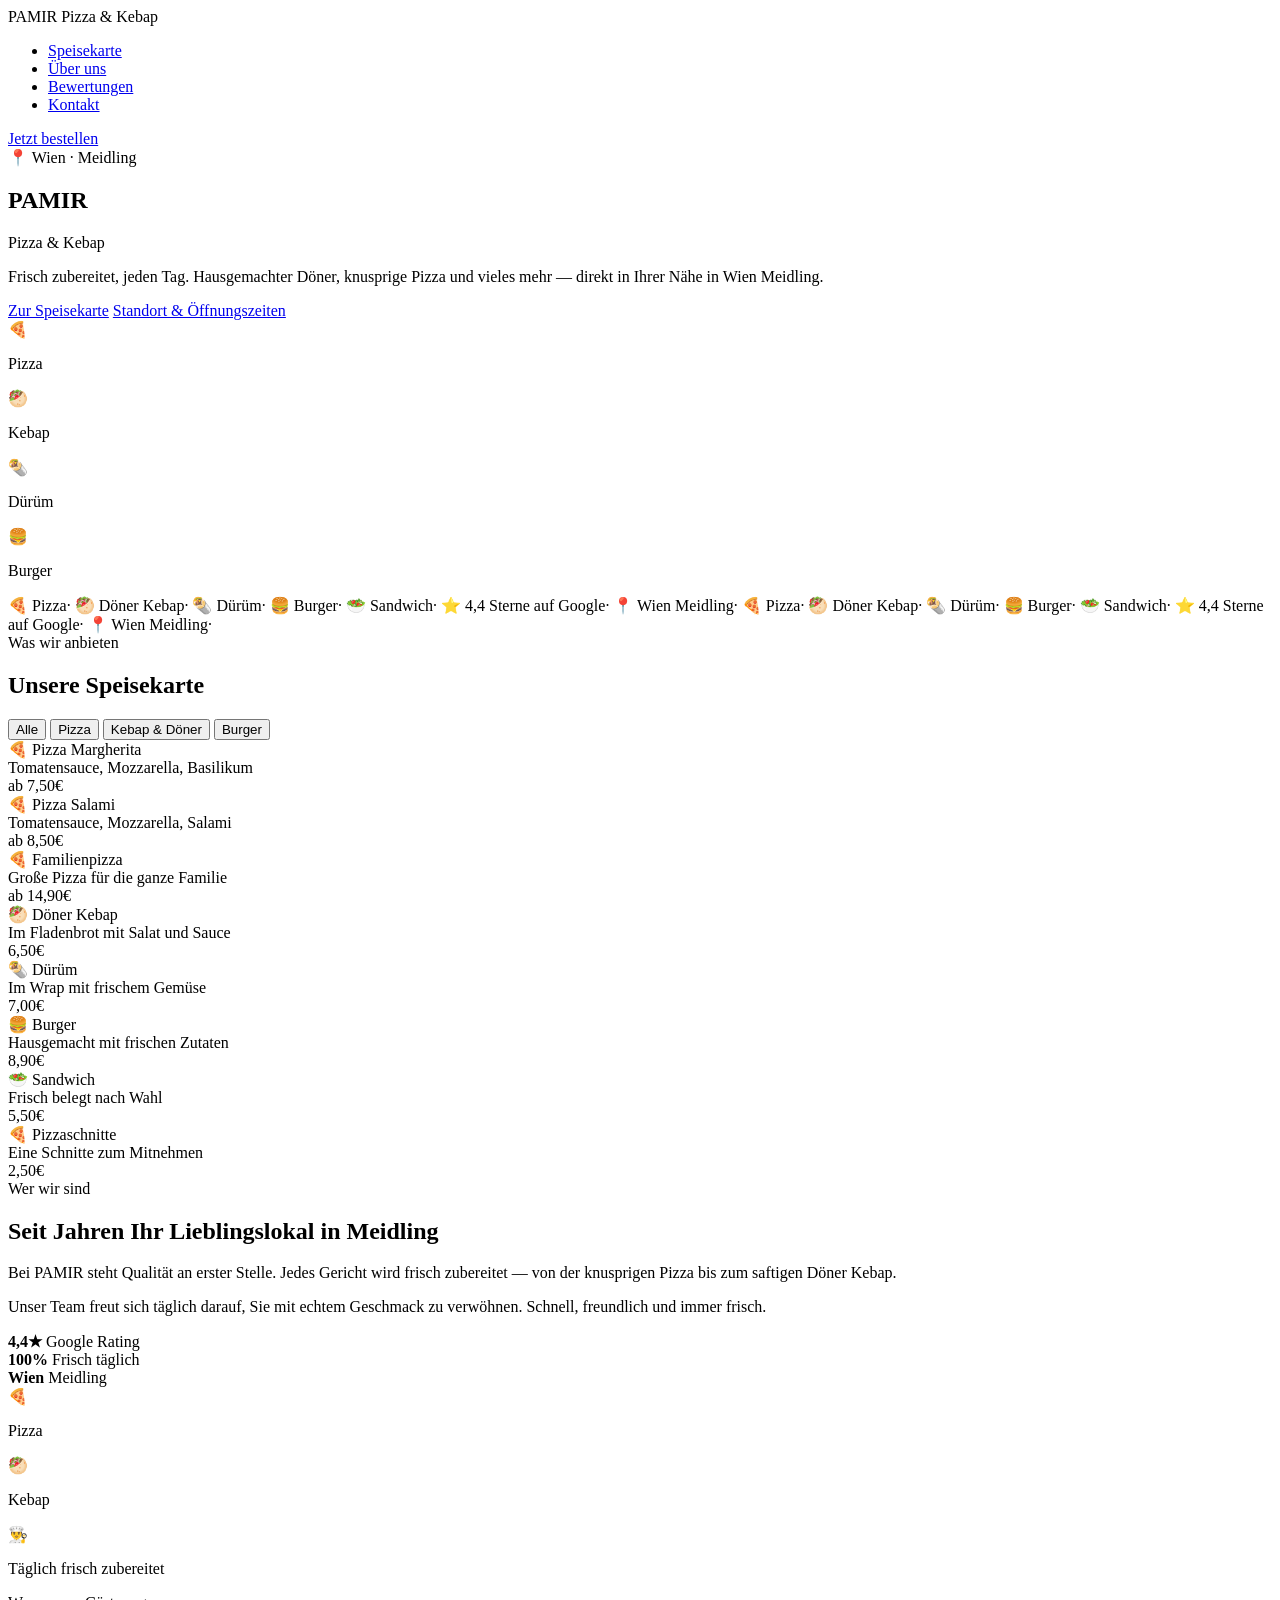
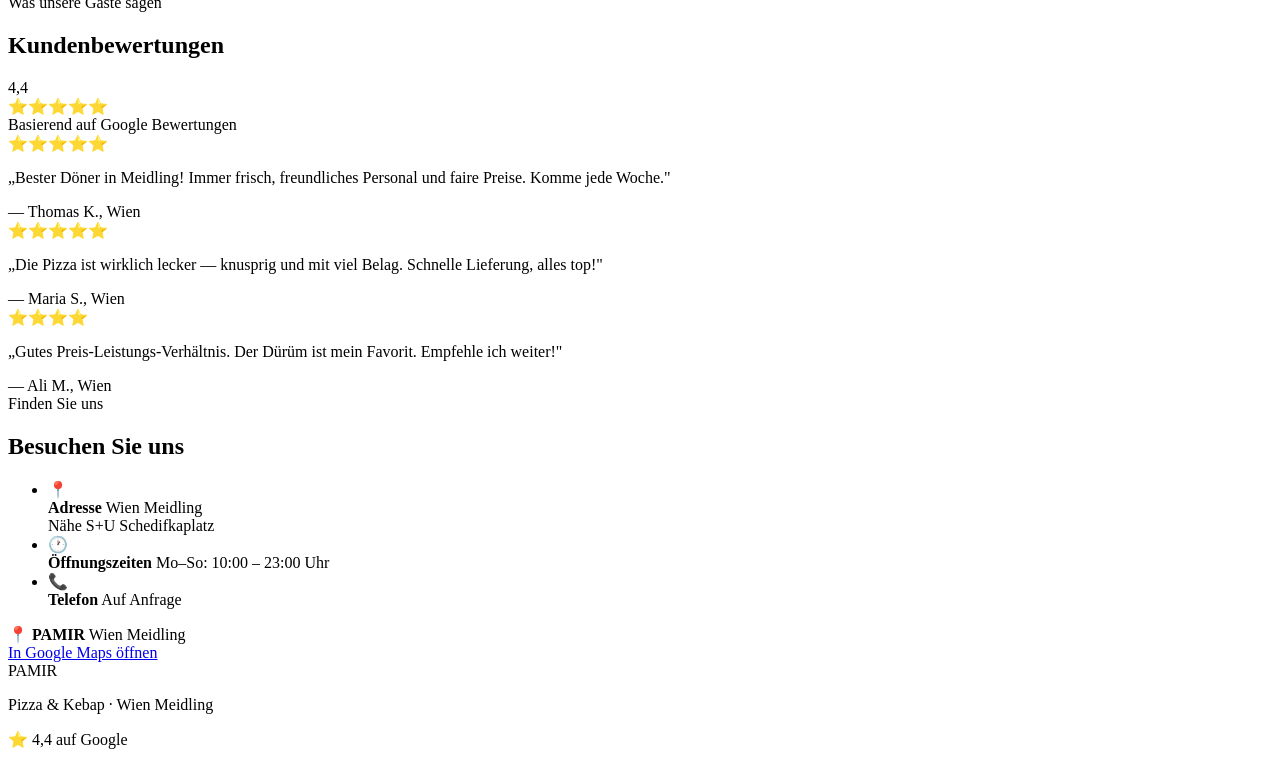
==== index.html @ cdee2840 "Rename pamir_index.html to index.html" ====
<!DOCTYPE html>
<html lang="de">
<head>
    <meta charset="UTF-8">
    <meta name="viewport" content="width=device-width, initial-scale=1.0">
    <title>PAMIR — Pizza & Kebap Wien</title>
    <link href="https://fonts.googleapis.com/css2?family=Oswald:wght@400;600;700&family=Open+Sans:wght@300;400;600&display=swap" rel="stylesheet">
    <link rel="stylesheet" href="style.css">
</head>
<body>

<!-- NAV -->
<nav>
    <div class="nav-logo">PAMIR <span>Pizza & Kebap</span></div>
    <ul class="nav-links">
        <li><a href="#speisekarte">Speisekarte</a></li>
        <li><a href="#ueber-uns">Über uns</a></li>
        <li><a href="#bewertungen">Bewertungen</a></li>
        <li><a href="#kontakt">Kontakt</a></li>
    </ul>
    <a href="tel:+43" class="nav-order">Jetzt bestellen</a>
</nav>

<!-- HERO -->
<section id="hero">
    <div class="hero-bg-pattern"></div>
    <div class="hero-glow"></div>
    <div class="hero-content">
        <div class="hero-tag">📍 Wien · Meidling</div>
        <h1><span class="yellow">PAMIR</span></h1>
        <p class="hero-sub-title">Pizza & Kebap</p>
        <p class="hero-desc">Frisch zubereitet, jeden Tag. Hausgemachter Döner, knusprige Pizza und vieles mehr — direkt in Ihrer Nähe in Wien Meidling.</p>
        <div class="hero-btns">
            <a href="#speisekarte" class="btn-primary">Zur Speisekarte</a>
            <a href="#kontakt" class="btn-outline">Standort & Öffnungszeiten</a>
        </div>
    </div>
    <div class="hero-right">
        <div class="hero-emoji-stack">
            <div class="hero-food-card">
                <span class="emoji">🍕</span>
                <p>Pizza</p>
            </div>
            <div class="hero-food-card">
                <span class="emoji">🥙</span>
                <p>Kebap</p>
            </div>
            <div class="hero-food-card">
                <span class="emoji">🌯</span>
                <p>Dürüm</p>
            </div>
            <div class="hero-food-card">
                <span class="emoji">🍔</span>
                <p>Burger</p>
            </div>
        </div>
    </div>
</section>

<!-- BANNER -->
<div class="banner">
    <div class="banner-track">
        <span>🍕 Pizza</span><span>·</span>
        <span>🥙 Döner Kebap</span><span>·</span>
        <span>🌯 Dürüm</span><span>·</span>
        <span>🍔 Burger</span><span>·</span>
        <span>🥗 Sandwich</span><span>·</span>
        <span>⭐ 4,4 Sterne auf Google</span><span>·</span>
        <span>📍 Wien Meidling</span><span>·</span>
        <span>🍕 Pizza</span><span>·</span>
        <span>🥙 Döner Kebap</span><span>·</span>
        <span>🌯 Dürüm</span><span>·</span>
        <span>🍔 Burger</span><span>·</span>
        <span>🥗 Sandwich</span><span>·</span>
        <span>⭐ 4,4 Sterne auf Google</span><span>·</span>
        <span>📍 Wien Meidling</span><span>·</span>
    </div>
</div>

<!-- SPEISEKARTE -->
<section id="speisekarte">
    <div class="section-header">
        <span class="section-label">Was wir anbieten</span>
        <h2>Unsere Speisekarte</h2>
    </div>
    <div class="menu-tabs">
        <button class="menu-tab active">Alle</button>
        <button class="menu-tab">Pizza</button>
        <button class="menu-tab">Kebap & Döner</button>
        <button class="menu-tab">Burger</button>
    </div>
    <div class="menu-grid">
        <div class="menu-item">
            <div>
                <div class="menu-item-name">🍕 Pizza Margherita</div>
                <div class="menu-item-desc">Tomatensauce, Mozzarella, Basilikum</div>
            </div>
            <div class="menu-item-price">ab 7,50€</div>
        </div>
        <div class="menu-item">
            <div>
                <div class="menu-item-name">🍕 Pizza Salami</div>
                <div class="menu-item-desc">Tomatensauce, Mozzarella, Salami</div>
            </div>
            <div class="menu-item-price">ab 8,50€</div>
        </div>
        <div class="menu-item">
            <div>
                <div class="menu-item-name">🍕 Familienpizza</div>
                <div class="menu-item-desc">Große Pizza für die ganze Familie</div>
            </div>
            <div class="menu-item-price">ab 14,90€</div>
        </div>
        <div class="menu-item">
            <div>
                <div class="menu-item-name">🥙 Döner Kebap</div>
                <div class="menu-item-desc">Im Fladenbrot mit Salat und Sauce</div>
            </div>
            <div class="menu-item-price">6,50€</div>
        </div>
        <div class="menu-item">
            <div>
                <div class="menu-item-name">🌯 Dürüm</div>
                <div class="menu-item-desc">Im Wrap mit frischem Gemüse</div>
            </div>
            <div class="menu-item-price">7,00€</div>
        </div>
        <div class="menu-item">
            <div>
                <div class="menu-item-name">🍔 Burger</div>
                <div class="menu-item-desc">Hausgemacht mit frischen Zutaten</div>
            </div>
            <div class="menu-item-price">8,90€</div>
        </div>
        <div class="menu-item">
            <div>
                <div class="menu-item-name">🥗 Sandwich</div>
                <div class="menu-item-desc">Frisch belegt nach Wahl</div>
            </div>
            <div class="menu-item-price">5,50€</div>
        </div>
        <div class="menu-item">
            <div>
                <div class="menu-item-name">🍕 Pizzaschnitte</div>
                <div class="menu-item-desc">Eine Schnitte zum Mitnehmen</div>
            </div>
            <div class="menu-item-price">2,50€</div>
        </div>
    </div>
</section>

<!-- ÜBER UNS -->
<section id="ueber-uns">
    <div class="ueber-grid">
        <div class="ueber-text">
            <span class="section-label">Wer wir sind</span>
            <h2>Seit Jahren <span>Ihr Lieblingslokal</span> in Meidling</h2>
            <p>Bei PAMIR steht Qualität an erster Stelle. Jedes Gericht wird frisch zubereitet — von der knusprigen Pizza bis zum saftigen Döner Kebap.</p>
            <p>Unser Team freut sich täglich darauf, Sie mit echtem Geschmack zu verwöhnen. Schnell, freundlich und immer frisch.</p>
            <div class="ueber-stats">
                <div class="ueber-stat">
                    <strong>4,4★</strong>
                    <span>Google Rating</span>
                </div>
                <div class="ueber-stat">
                    <strong>100%</strong>
                    <span>Frisch täglich</span>
                </div>
                <div class="ueber-stat">
                    <strong>Wien</strong>
                    <span>Meidling</span>
                </div>
            </div>
        </div>
        <div class="ueber-visual">
            <div class="visual-box">
                <span class="em">🍕</span>
                <p>Pizza</p>
            </div>
            <div class="visual-box">
                <span class="em">🥙</span>
                <p>Kebap</p>
            </div>
            <div class="visual-box featured">
                <span class="em">👨‍🍳</span>
                <p>Täglich frisch zubereitet</p>
            </div>
        </div>
    </div>
</section>

<!-- BEWERTUNGEN -->
<section id="bewertungen">
    <div class="section-header">
        <span class="section-label">Was unsere Gäste sagen</span>
        <h2>Kundenbewertungen</h2>
    </div>
    <div class="rating-hero">
        <div class="rating-number">4,4</div>
        <div>
            <div class="rating-stars">⭐⭐⭐⭐⭐</div>
            <div class="rating-count">Basierend auf Google Bewertungen</div>
        </div>
    </div>
    <div class="reviews-grid">
        <div class="review-card">
            <div class="review-stars">⭐⭐⭐⭐⭐</div>
            <p class="review-text">„Bester Döner in Meidling! Immer frisch, freundliches Personal und faire Preise. Komme jede Woche."</p>
            <div class="review-author">— Thomas K., Wien</div>
        </div>
        <div class="review-card">
            <div class="review-stars">⭐⭐⭐⭐⭐</div>
            <p class="review-text">„Die Pizza ist wirklich lecker — knusprig und mit viel Belag. Schnelle Lieferung, alles top!"</p>
            <div class="review-author">— Maria S., Wien</div>
        </div>
        <div class="review-card">
            <div class="review-stars">⭐⭐⭐⭐</div>
            <p class="review-text">„Gutes Preis-Leistungs-Verhältnis. Der Dürüm ist mein Favorit. Empfehle ich weiter!"</p>
            <div class="review-author">— Ali M., Wien</div>
        </div>
    </div>
</section>

<!-- KONTAKT -->
<section id="kontakt">
    <div class="kontakt-grid">
        <div class="kontakt-info">
            <span class="section-label">Finden Sie uns</span>
            <h2>Besuchen Sie <span>uns</span></h2>
            <ul class="info-list">
                <li>
                    <div class="info-icon">📍</div>
                    <div class="info-text">
                        <strong>Adresse</strong>
                        <span>Wien Meidling<br>Nähe S+U Schedifkaplatz</span>
                    </div>
                </li>
                <li>
                    <div class="info-icon">🕐</div>
                    <div class="info-text">
                        <strong>Öffnungszeiten</strong>
                        <span>Mo–So: 10:00 – 23:00 Uhr</span>
                    </div>
                </li>
                <li>
                    <div class="info-icon">📞</div>
                    <div class="info-text">
                        <strong>Telefon</strong>
                        <span>Auf Anfrage</span>
                    </div>
                </li>
            </ul>
        </div>
        <div class="map-placeholder">
            <div class="map-pin">
                <span class="pin-emoji">📍</span>
                <strong>PAMIR</strong>
                <span>Wien Meidling</span>
            </div>
            <a href="https://maps.google.com/?q=Pamir+Wien+Meidling" class="map-btn" target="_blank">
                In Google Maps öffnen
            </a>
        </div>
    </div>
</section>

<!-- FOOTER -->
<footer>
    <div class="footer-logo">PAMIR</div>
    <p>Pizza & Kebap · Wien Meidling</p>
    <p>⭐ 4,4 auf Google</p>
</footer>

</body>
</html>
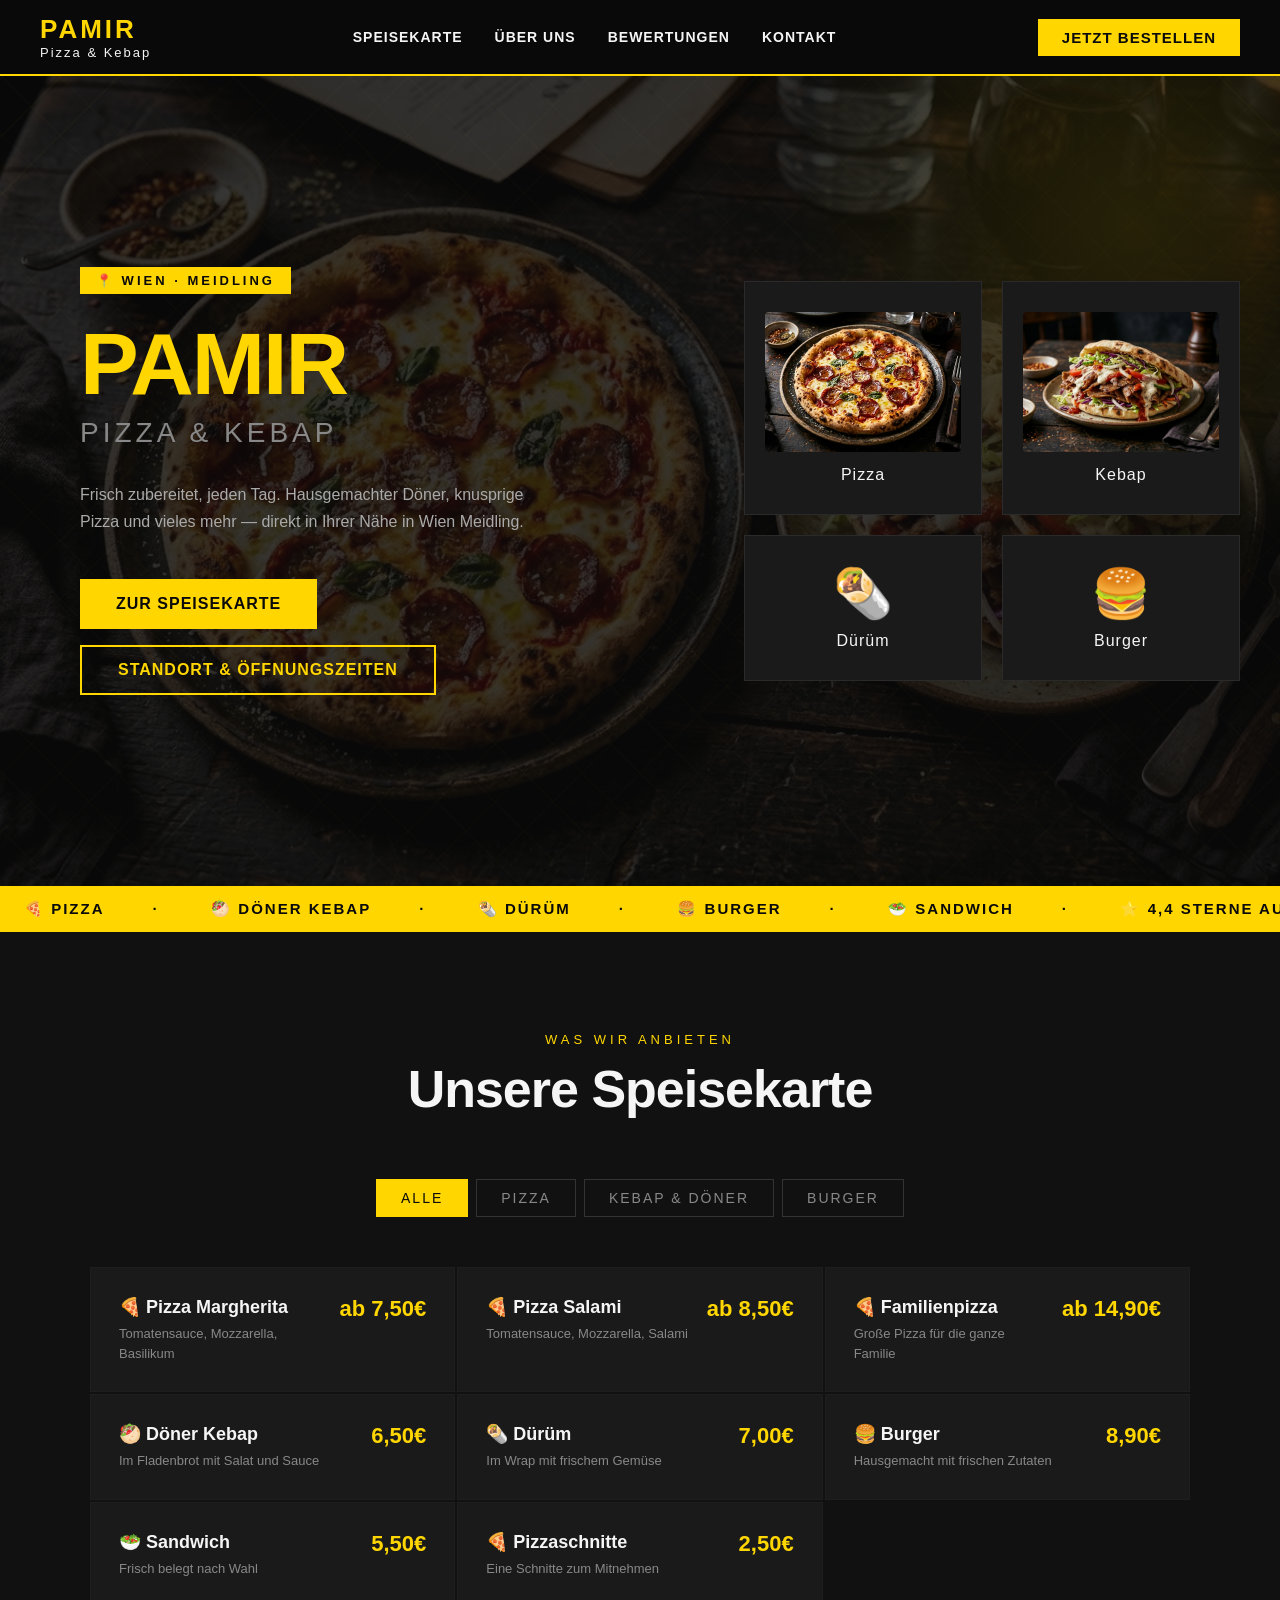
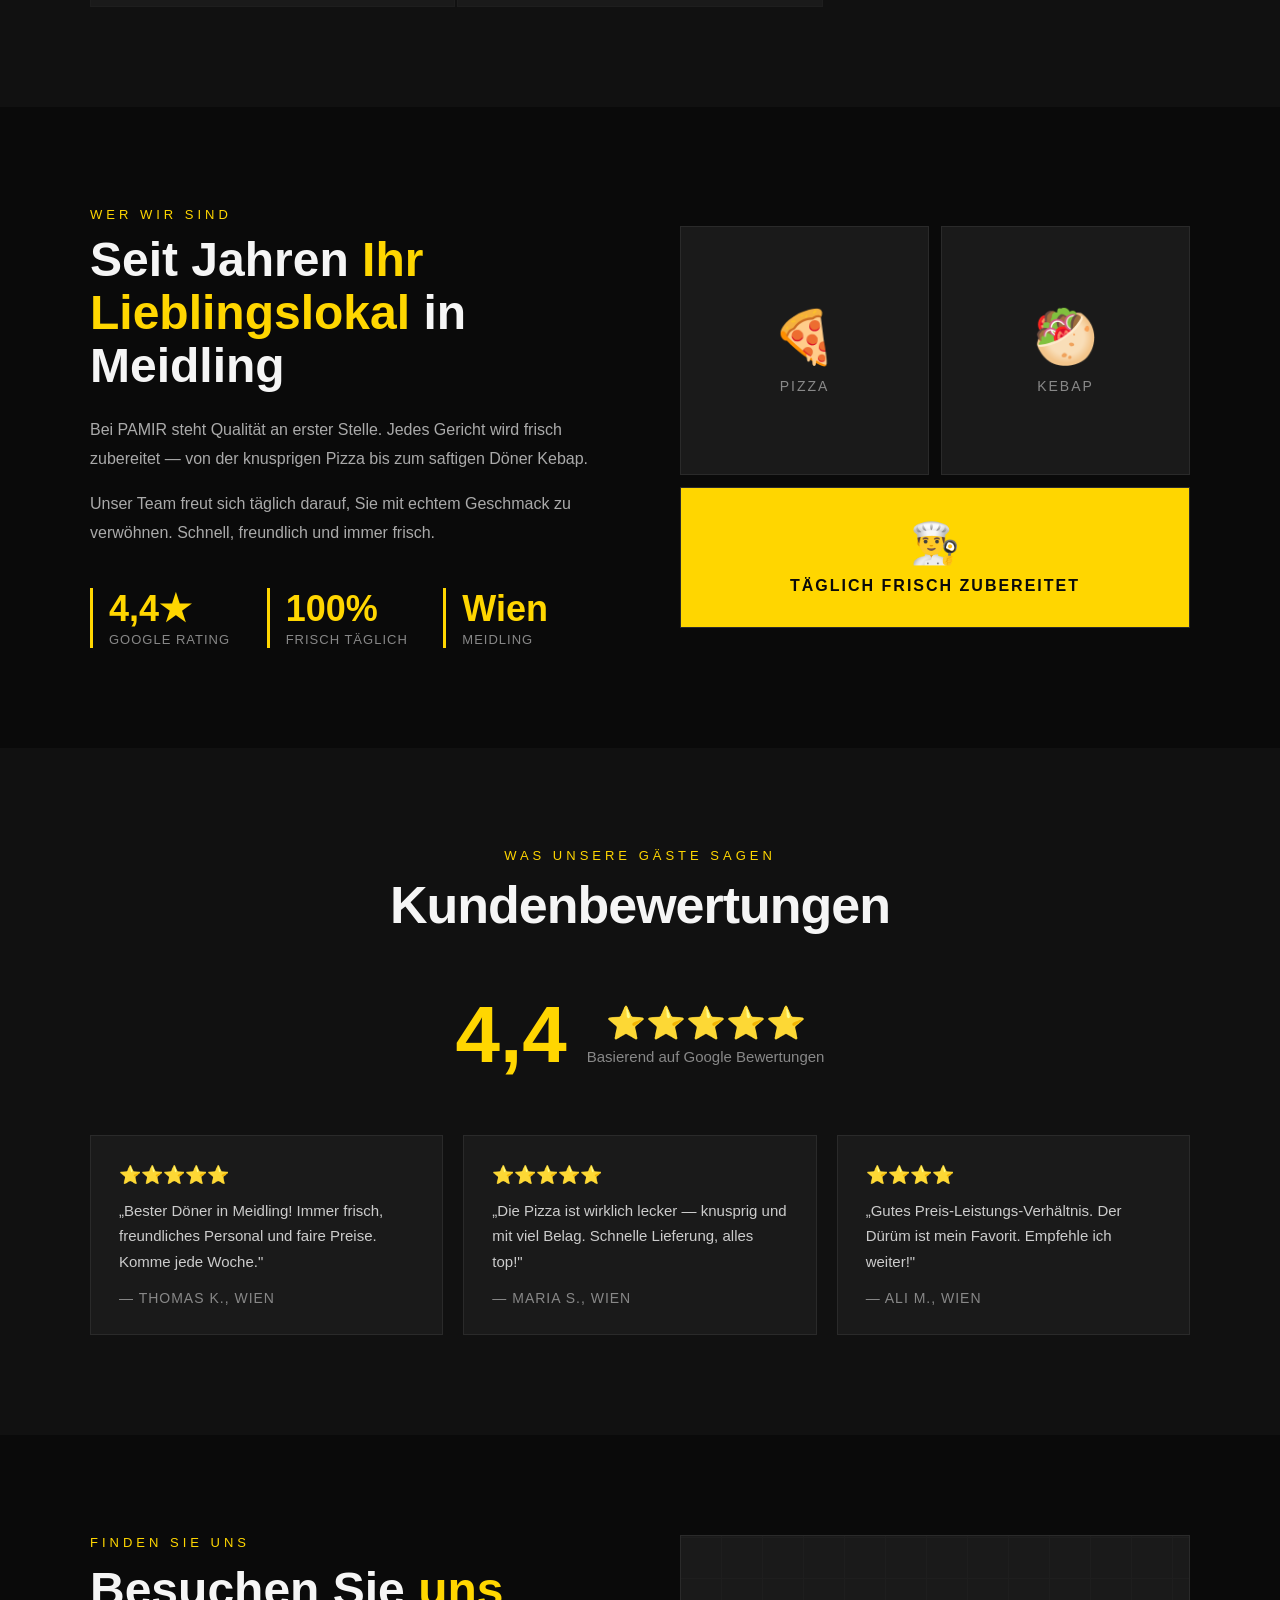
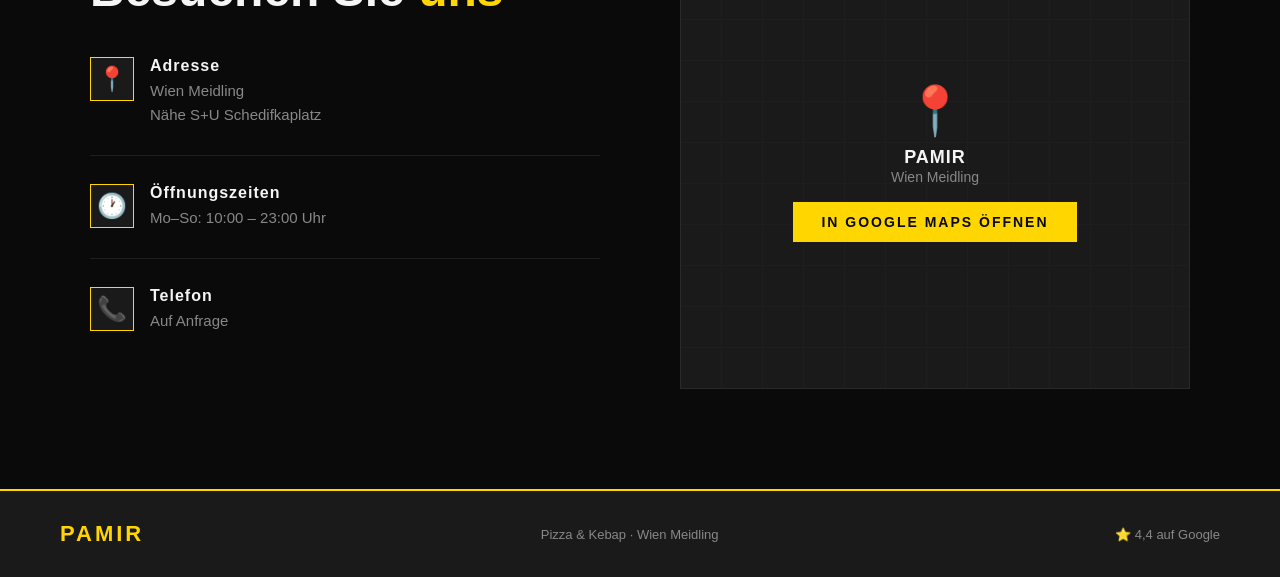
==== commit 207834bc: "Replace emoji with images for food cards" ====
--- a/index.html
+++ b/index.html
@@ -24,6 +24,7 @@
 <!-- HERO -->
 <section id="hero">
     <div class="hero-bg-pattern"></div>
+    <div class="hero-bg-img" style="position:absolute;inset:0;background:url('hero.jpg') center/cover no-repeat;opacity:0.18;z-index:0;"></div>
     <div class="hero-glow"></div>
     <div class="hero-content">
         <div class="hero-tag">📍 Wien · Meidling</div>
@@ -38,11 +39,11 @@
     <div class="hero-right">
         <div class="hero-emoji-stack">
             <div class="hero-food-card">
-                <span class="emoji">🍕</span>
+                <img src="pizza.webp" alt="Pizza" style="width:100%;height:140px;object-fit:cover;border-radius:4px;margin-bottom:10px;">
                 <p>Pizza</p>
             </div>
             <div class="hero-food-card">
-                <span class="emoji">🥙</span>
+                <img src="doner.jpg" alt="Döner" style="width:100%;height:140px;object-fit:cover;border-radius:4px;margin-bottom:10px;">
                 <p>Kebap</p>
             </div>
             <div class="hero-food-card">
--- a/style.css
+++ b/style.css
@@ -0,0 +1,674 @@
+        * { margin: 0; padding: 0; box-sizing: border-box; }
+
+        :root {
+            --yellow: #FFD600;
+            --yellow-dark: #F5C800;
+            --black: #0a0a0a;
+            --dark: #111111;
+            --dark2: #1a1a1a;
+            --gray: #888888;
+            --white: #f5f5f5;
+        }
+
+        body {
+            background: var(--black);
+            color: var(--white);
+            font-family: 'Open Sans', sans-serif;
+        }
+
+        /* NAV */
+        nav {
+            position: sticky;
+            top: 0;
+            z-index: 100;
+            background: rgba(10,10,10,0.95);
+            backdrop-filter: blur(10px);
+            border-bottom: 2px solid var(--yellow);
+            display: flex;
+            justify-content: space-between;
+            align-items: center;
+            padding: 14px 40px;
+        }
+
+        .nav-logo {
+            font-family: 'Oswald', sans-serif;
+            font-size: 26px;
+            font-weight: 700;
+            color: var(--yellow);
+            letter-spacing: 3px;
+        }
+
+        .nav-logo span {
+            color: var(--white);
+            font-size: 13px;
+            display: block;
+            letter-spacing: 2px;
+            font-weight: 400;
+        }
+
+        .nav-links {
+            display: flex;
+            list-style: none;
+            gap: 32px;
+        }
+
+        .nav-links a {
+            color: var(--white);
+            text-decoration: none;
+            font-size: 14px;
+            font-weight: 600;
+            letter-spacing: 1px;
+            text-transform: uppercase;
+            transition: color 0.2s;
+        }
+
+        .nav-links a:hover { color: var(--yellow); }
+
+        .nav-order {
+            background: var(--yellow);
+            color: var(--black);
+            padding: 10px 24px;
+            font-family: 'Oswald', sans-serif;
+            font-size: 15px;
+            font-weight: 600;
+            letter-spacing: 1px;
+            text-decoration: none;
+            text-transform: uppercase;
+            transition: background 0.2s;
+        }
+
+        .nav-order:hover { background: var(--yellow-dark); }
+
+        /* HERO */
+        #hero {
+            min-height: 90vh;
+            display: flex;
+            align-items: center;
+            position: relative;
+            overflow: hidden;
+            background: var(--black);
+        }
+
+        .hero-bg-pattern {
+            position: absolute;
+            inset: 0;
+            background-image:
+                repeating-linear-gradient(45deg, transparent, transparent 40px, rgba(255,214,0,0.03) 40px, rgba(255,214,0,0.03) 41px),
+                repeating-linear-gradient(-45deg, transparent, transparent 40px, rgba(255,214,0,0.03) 40px, rgba(255,214,0,0.03) 41px);
+        }
+
+        .hero-glow {
+            position: absolute;
+            top: -200px;
+            right: -200px;
+            width: 700px;
+            height: 700px;
+            background: radial-gradient(circle, rgba(255,214,0,0.12) 0%, transparent 70%);
+            pointer-events: none;
+        }
+
+        .hero-content {
+            position: relative;
+            z-index: 1;
+            padding: 80px 40px 80px 80px;
+            max-width: 700px;
+        }
+
+        .hero-tag {
+            display: inline-block;
+            background: var(--yellow);
+            color: var(--black);
+            font-family: 'Oswald', sans-serif;
+            font-size: 13px;
+            font-weight: 600;
+            letter-spacing: 3px;
+            padding: 6px 16px;
+            text-transform: uppercase;
+            margin-bottom: 28px;
+        }
+
+        #hero h1 {
+            font-family: 'Oswald', sans-serif;
+            font-size: 88px;
+            font-weight: 700;
+            line-height: 0.95;
+            letter-spacing: -2px;
+            color: var(--white);
+            margin-bottom: 12px;
+        }
+
+        #hero h1 .yellow { color: var(--yellow); }
+
+        .hero-sub-title {
+            font-family: 'Oswald', sans-serif;
+            font-size: 28px;
+            color: var(--gray);
+            letter-spacing: 4px;
+            text-transform: uppercase;
+            margin-bottom: 32px;
+        }
+
+        .hero-desc {
+            font-size: 16px;
+            color: #aaaaaa;
+            line-height: 1.7;
+            max-width: 480px;
+            margin-bottom: 44px;
+        }
+
+        .hero-btns {
+            display: flex;
+            gap: 16px;
+            flex-wrap: wrap;
+        }
+
+        .btn-primary {
+            background: var(--yellow);
+            color: var(--black);
+            padding: 16px 36px;
+            font-family: 'Oswald', sans-serif;
+            font-size: 16px;
+            font-weight: 600;
+            letter-spacing: 1px;
+            text-decoration: none;
+            text-transform: uppercase;
+            transition: background 0.2s, transform 0.2s;
+            display: inline-block;
+        }
+
+        .btn-primary:hover {
+            background: var(--yellow-dark);
+            transform: translateY(-2px);
+        }
+
+        .btn-outline {
+            border: 2px solid var(--yellow);
+            color: var(--yellow);
+            padding: 14px 36px;
+            font-family: 'Oswald', sans-serif;
+            font-size: 16px;
+            font-weight: 600;
+            letter-spacing: 1px;
+            text-decoration: none;
+            text-transform: uppercase;
+            transition: all 0.2s;
+            display: inline-block;
+        }
+
+        .btn-outline:hover {
+            background: var(--yellow);
+            color: var(--black);
+        }
+
+        .hero-right {
+            position: absolute;
+            right: 0;
+            top: 0;
+            bottom: 0;
+            width: 45%;
+            display: flex;
+            align-items: center;
+            justify-content: center;
+        }
+
+        .hero-emoji-stack {
+            display: grid;
+            grid-template-columns: 1fr 1fr;
+            gap: 20px;
+            padding: 40px;
+        }
+
+        .hero-food-card {
+            background: var(--dark2);
+            border: 1px solid #2a2a2a;
+            padding: 30px 20px;
+            text-align: center;
+            transition: border-color 0.3s, transform 0.3s;
+        }
+
+        .hero-food-card:hover {
+            border-color: var(--yellow);
+            transform: translateY(-4px);
+        }
+
+        .hero-food-card .emoji { font-size: 48px; display: block; margin-bottom: 10px; }
+        .hero-food-card p {
+            font-family: 'Oswald', sans-serif;
+            font-size: 16px;
+            letter-spacing: 1px;
+            color: var(--white);
+        }
+
+        /* BANNER */
+        .banner {
+            background: var(--yellow);
+            padding: 14px 0;
+            overflow: hidden;
+            white-space: nowrap;
+        }
+
+        .banner-track {
+            display: inline-block;
+            animation: marquee 20s linear infinite;
+        }
+
+        .banner-track span {
+            font-family: 'Oswald', sans-serif;
+            font-size: 15px;
+            font-weight: 600;
+            letter-spacing: 2px;
+            text-transform: uppercase;
+            color: var(--black);
+            margin: 0 24px;
+        }
+
+        @keyframes marquee {
+            0% { transform: translateX(0); }
+            100% { transform: translateX(-50%); }
+        }
+
+        /* MENU */
+        #speisekarte {
+            padding: 100px 60px;
+            background: var(--dark);
+        }
+
+        .section-header {
+            text-align: center;
+            margin-bottom: 60px;
+        }
+
+        .section-label {
+            font-family: 'Oswald', sans-serif;
+            font-size: 13px;
+            letter-spacing: 4px;
+            color: var(--yellow);
+            text-transform: uppercase;
+            display: block;
+            margin-bottom: 12px;
+        }
+
+        .section-header h2 {
+            font-family: 'Oswald', sans-serif;
+            font-size: 52px;
+            font-weight: 700;
+            letter-spacing: -1px;
+        }
+
+        .menu-tabs {
+            display: flex;
+            justify-content: center;
+            gap: 8px;
+            margin-bottom: 50px;
+            flex-wrap: wrap;
+        }
+
+        .menu-tab {
+            background: none;
+            border: 1px solid #333;
+            color: var(--gray);
+            font-family: 'Oswald', sans-serif;
+            font-size: 14px;
+            letter-spacing: 2px;
+            padding: 10px 24px;
+            cursor: pointer;
+            text-transform: uppercase;
+            transition: all 0.2s;
+        }
+
+        .menu-tab.active, .menu-tab:hover {
+            background: var(--yellow);
+            border-color: var(--yellow);
+            color: var(--black);
+        }
+
+        .menu-grid {
+            display: grid;
+            grid-template-columns: repeat(auto-fill, minmax(300px, 1fr));
+            gap: 2px;
+            max-width: 1100px;
+            margin: 0 auto;
+        }
+
+        .menu-item {
+            background: var(--dark2);
+            padding: 28px;
+            display: flex;
+            justify-content: space-between;
+            align-items: flex-start;
+            gap: 16px;
+            border: 1px solid #1e1e1e;
+            transition: border-color 0.2s;
+        }
+
+        .menu-item:hover { border-color: var(--yellow); }
+
+        .menu-item-name {
+            font-family: 'Oswald', sans-serif;
+            font-size: 18px;
+            font-weight: 600;
+            margin-bottom: 6px;
+        }
+
+        .menu-item-desc {
+            font-size: 13px;
+            color: var(--gray);
+            line-height: 1.5;
+        }
+
+        .menu-item-price {
+            font-family: 'Oswald', sans-serif;
+            font-size: 22px;
+            font-weight: 700;
+            color: var(--yellow);
+            white-space: nowrap;
+        }
+
+        /* ÜBER UNS */
+        #ueber-uns {
+            padding: 100px 60px;
+            background: var(--black);
+        }
+
+        .ueber-grid {
+            display: grid;
+            grid-template-columns: 1fr 1fr;
+            gap: 80px;
+            align-items: center;
+            max-width: 1100px;
+            margin: 0 auto;
+        }
+
+        .ueber-text h2 {
+            font-family: 'Oswald', sans-serif;
+            font-size: 48px;
+            font-weight: 700;
+            line-height: 1.1;
+            margin-bottom: 24px;
+        }
+
+        .ueber-text h2 span { color: var(--yellow); }
+
+        .ueber-text p {
+            color: #aaaaaa;
+            font-size: 16px;
+            line-height: 1.8;
+            margin-bottom: 16px;
+        }
+
+        .ueber-stats {
+            display: grid;
+            grid-template-columns: repeat(3, 1fr);
+            gap: 20px;
+            margin-top: 40px;
+        }
+
+        .ueber-stat {
+            border-left: 3px solid var(--yellow);
+            padding-left: 16px;
+        }
+
+        .ueber-stat strong {
+            font-family: 'Oswald', sans-serif;
+            font-size: 36px;
+            font-weight: 700;
+            color: var(--yellow);
+            display: block;
+        }
+
+        .ueber-stat span {
+            font-size: 13px;
+            color: var(--gray);
+            text-transform: uppercase;
+            letter-spacing: 1px;
+        }
+
+        .ueber-visual {
+            display: grid;
+            grid-template-columns: 1fr 1fr;
+            gap: 12px;
+        }
+
+        .visual-box {
+            background: var(--dark2);
+            border: 1px solid #2a2a2a;
+            aspect-ratio: 1;
+            display: flex;
+            flex-direction: column;
+            align-items: center;
+            justify-content: center;
+            gap: 10px;
+            transition: border-color 0.3s;
+        }
+
+        .visual-box:hover { border-color: var(--yellow); }
+        .visual-box .em { font-size: 52px; }
+        .visual-box p {
+            font-family: 'Oswald', sans-serif;
+            font-size: 14px;
+            letter-spacing: 2px;
+            color: var(--gray);
+            text-transform: uppercase;
+        }
+
+        .visual-box.featured {
+            background: var(--yellow);
+            grid-column: span 2;
+            aspect-ratio: auto;
+            padding: 32px;
+        }
+
+        .visual-box.featured .em { font-size: 40px; }
+        .visual-box.featured p { color: var(--black); font-size: 16px; font-weight: 600; }
+
+        /* BEWERTUNGEN */
+        #bewertungen {
+            padding: 100px 60px;
+            background: var(--dark);
+            text-align: center;
+        }
+
+        .rating-hero {
+            display: flex;
+            align-items: center;
+            justify-content: center;
+            gap: 20px;
+            margin: 40px 0 60px;
+        }
+
+        .rating-number {
+            font-family: 'Oswald', sans-serif;
+            font-size: 80px;
+            font-weight: 700;
+            color: var(--yellow);
+            line-height: 1;
+        }
+
+        .rating-stars { font-size: 32px; margin-bottom: 6px; }
+        .rating-count { color: var(--gray); font-size: 15px; }
+
+        .reviews-grid {
+            display: grid;
+            grid-template-columns: repeat(3, 1fr);
+            gap: 20px;
+            max-width: 1100px;
+            margin: 0 auto;
+        }
+
+        .review-card {
+            background: var(--dark2);
+            border: 1px solid #2a2a2a;
+            padding: 28px;
+            text-align: left;
+        }
+
+        .review-stars { color: var(--yellow); font-size: 18px; margin-bottom: 12px; }
+        .review-text { color: #cccccc; font-size: 15px; line-height: 1.7; margin-bottom: 16px; }
+        .review-author { font-family: 'Oswald', sans-serif; font-size: 14px; letter-spacing: 1px; color: var(--gray); text-transform: uppercase; }
+
+        /* KONTAKT */
+        #kontakt {
+            padding: 100px 60px;
+            background: var(--black);
+        }
+
+        .kontakt-grid {
+            display: grid;
+            grid-template-columns: 1fr 1fr;
+            gap: 80px;
+            max-width: 1100px;
+            margin: 0 auto;
+        }
+
+        .kontakt-info h2 {
+            font-family: 'Oswald', sans-serif;
+            font-size: 48px;
+            font-weight: 700;
+            margin-bottom: 40px;
+        }
+
+        .kontakt-info h2 span { color: var(--yellow); }
+
+        .info-list { list-style: none; }
+
+        .info-list li {
+            display: flex;
+            gap: 16px;
+            align-items: flex-start;
+            margin-bottom: 28px;
+            padding-bottom: 28px;
+            border-bottom: 1px solid #1e1e1e;
+        }
+
+        .info-list li:last-child { border-bottom: none; }
+
+        .info-icon {
+            font-size: 24px;
+            width: 44px;
+            height: 44px;
+            background: var(--dark2);
+            border: 1px solid var(--yellow);
+            display: flex;
+            align-items: center;
+            justify-content: center;
+            flex-shrink: 0;
+        }
+
+        .info-text strong {
+            font-family: 'Oswald', sans-serif;
+            font-size: 16px;
+            letter-spacing: 1px;
+            display: block;
+            margin-bottom: 4px;
+        }
+
+        .info-text span {
+            color: var(--gray);
+            font-size: 15px;
+            line-height: 1.6;
+        }
+
+        .map-placeholder {
+            background: var(--dark2);
+            border: 1px solid #2a2a2a;
+            height: 100%;
+            min-height: 400px;
+            display: flex;
+            flex-direction: column;
+            align-items: center;
+            justify-content: center;
+            gap: 16px;
+            position: relative;
+            overflow: hidden;
+        }
+
+        .map-placeholder::before {
+            content: '';
+            position: absolute;
+            inset: 0;
+            background:
+                repeating-linear-gradient(0deg, transparent, transparent 40px, #1e1e1e 40px, #1e1e1e 41px),
+                repeating-linear-gradient(90deg, transparent, transparent 40px, #1e1e1e 40px, #1e1e1e 41px);
+        }
+
+        .map-pin {
+            position: relative;
+            z-index: 1;
+            text-align: center;
+        }
+
+        .map-pin .pin-emoji { font-size: 48px; display: block; }
+        .map-pin strong {
+            font-family: 'Oswald', sans-serif;
+            font-size: 18px;
+            letter-spacing: 1px;
+            display: block;
+            margin-top: 8px;
+        }
+
+        .map-pin span {
+            font-size: 14px;
+            color: var(--gray);
+        }
+
+        .map-btn {
+            position: relative;
+            z-index: 1;
+            background: var(--yellow);
+            color: var(--black);
+            padding: 12px 28px;
+            font-family: 'Oswald', sans-serif;
+            font-size: 14px;
+            font-weight: 600;
+            letter-spacing: 2px;
+            text-decoration: none;
+            text-transform: uppercase;
+            display: inline-block;
+        }
+
+        /* FOOTER */
+        footer {
+            background: var(--dark2);
+            border-top: 2px solid var(--yellow);
+            padding: 30px 60px;
+            display: flex;
+            justify-content: space-between;
+            align-items: center;
+            flex-wrap: wrap;
+            gap: 16px;
+        }
+
+        .footer-logo {
+            font-family: 'Oswald', sans-serif;
+            font-size: 22px;
+            font-weight: 700;
+            color: var(--yellow);
+            letter-spacing: 3px;
+        }
+
+        footer p {
+            color: var(--gray);
+            font-size: 13px;
+        }
+
+        /* MOBILE */
+        @media (max-width: 768px) {
+            nav { padding: 14px 20px; }
+            .nav-links, .nav-order { display: none; }
+
+            #hero { min-height: 100vh; }
+            .hero-content { padding: 40px 20px; }
+            #hero h1 { font-size: 54px; }
+            .hero-right { display: none; }
+
+            #speisekarte, #ueber-uns, #bewertungen, #kontakt { padding: 60px 20px; }
+
+            .ueber-grid, .kontakt-grid { grid-template-columns: 1fr; gap: 40px; }
+            .reviews-grid { grid-template-columns: 1fr; }
+            .menu-grid { grid-template-columns: 1fr; }
+
+            .ueber-stats { grid-template-columns: repeat(3, 1fr); }
+            .section-header h2 { font-size: 36px; }
+
+            footer { padding: 24px 20px; flex-direction: column; text-align: center; }
+        }
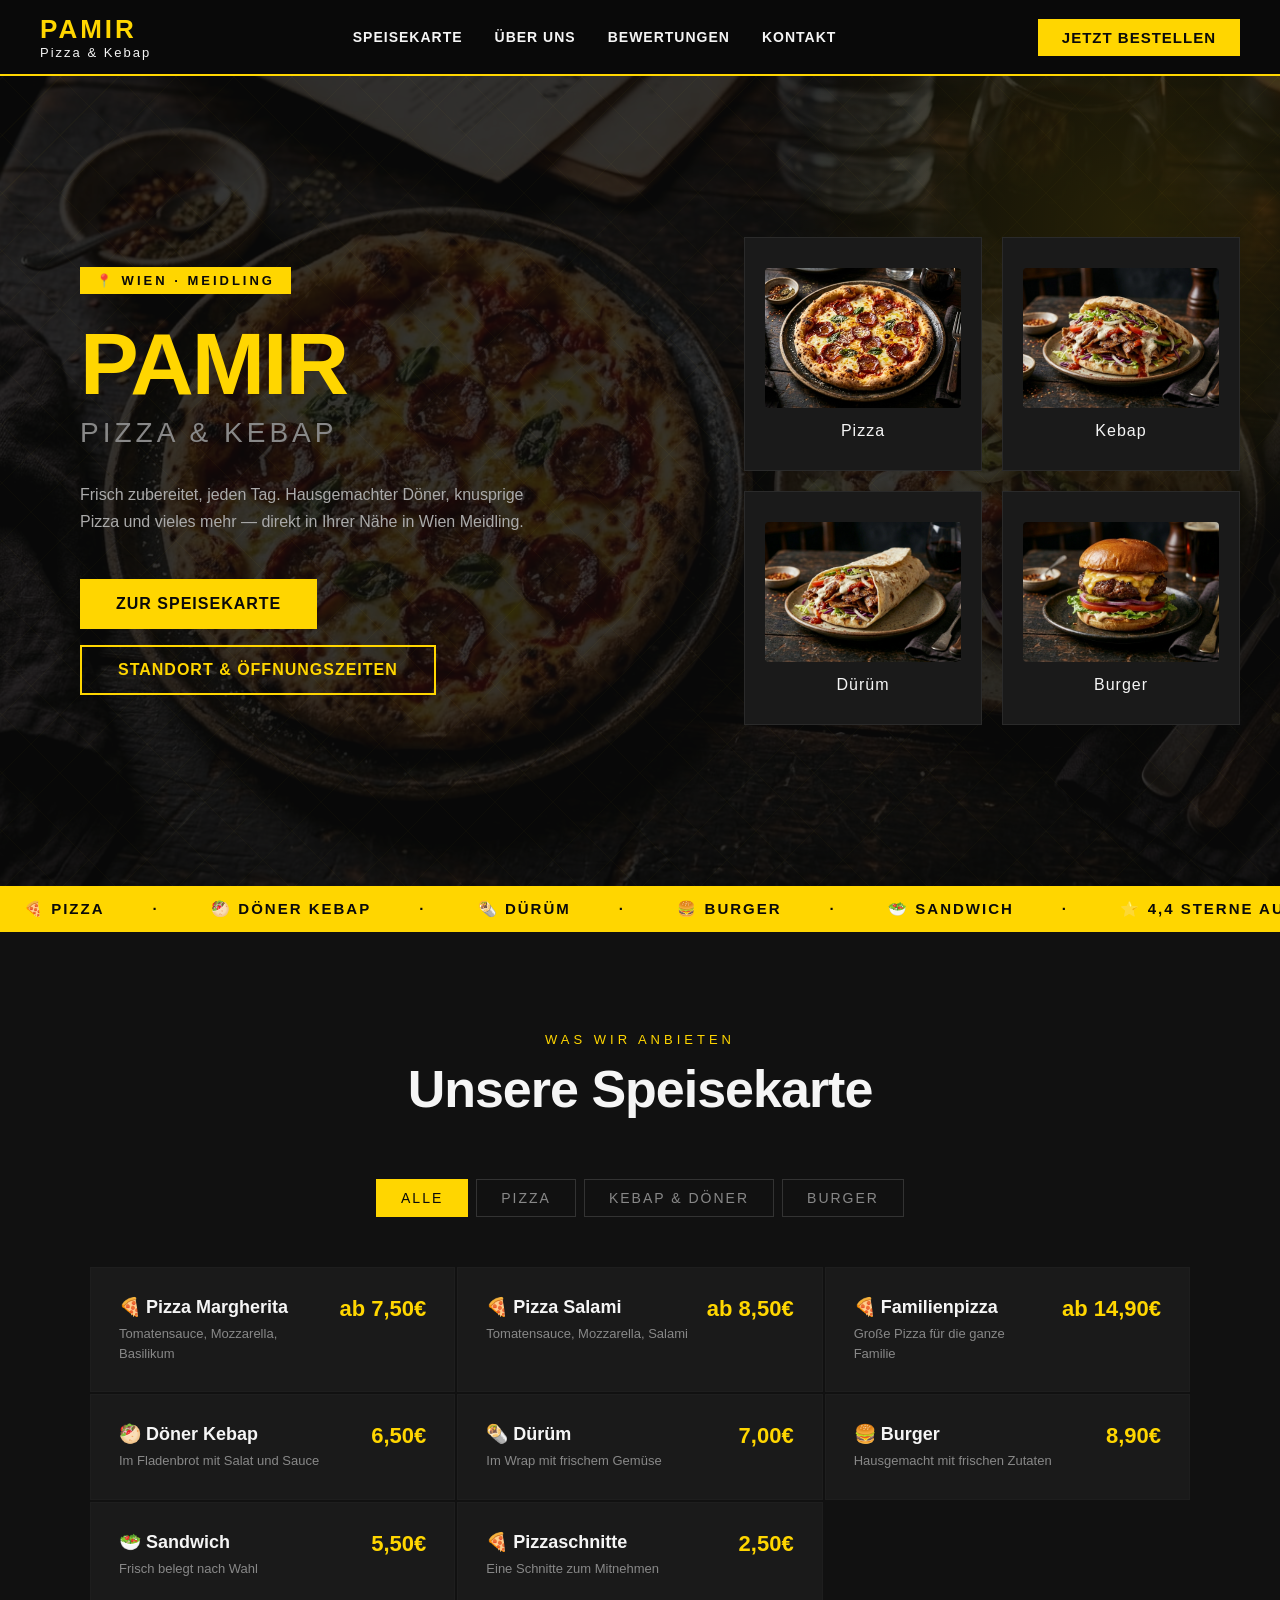
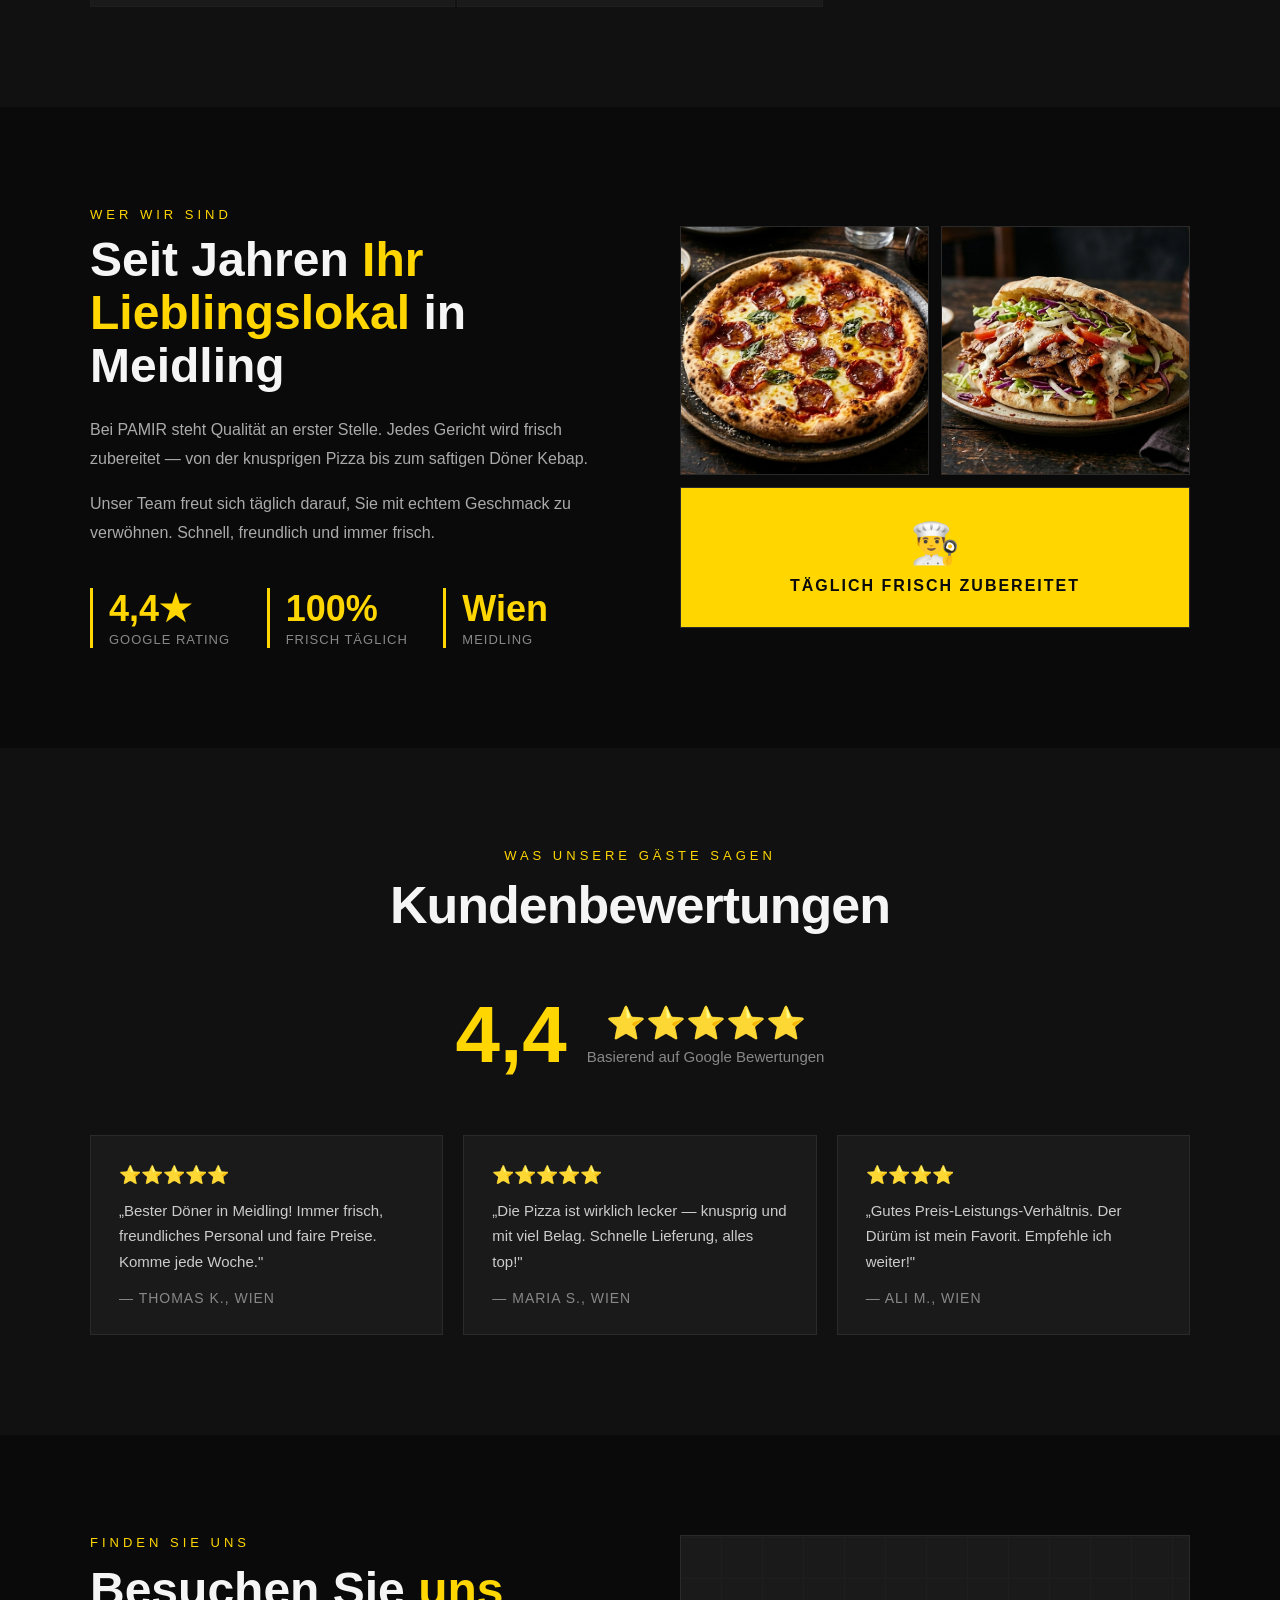
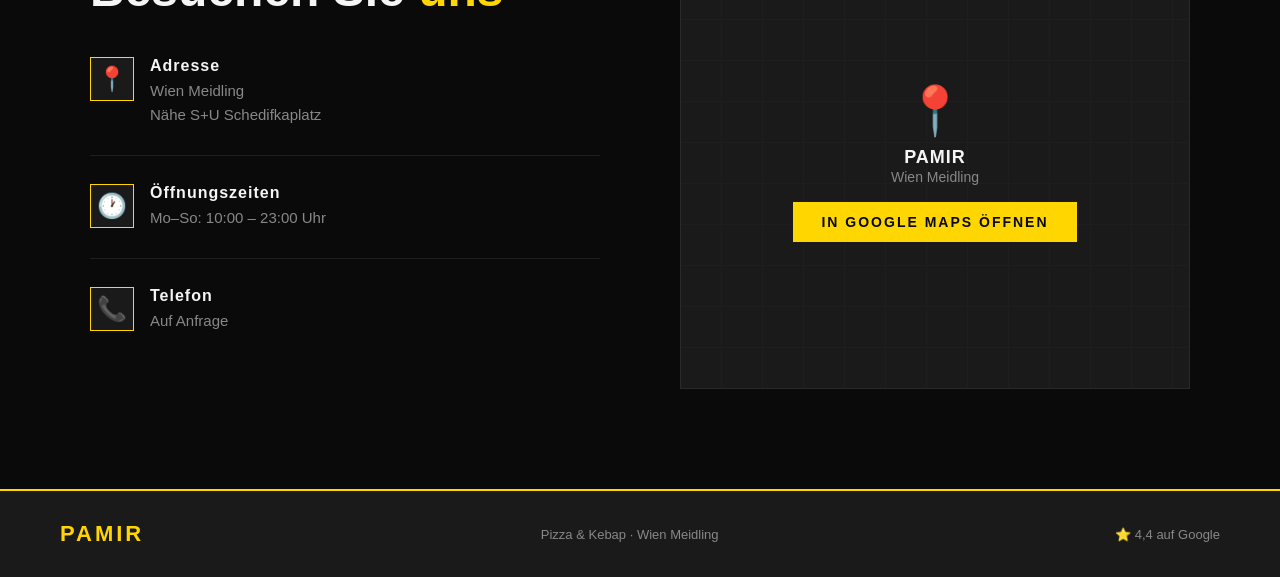
==== commit e6963610: "Update index.html" ====
--- a/index.html
+++ b/index.html
@@ -47,11 +47,11 @@
                 <p>Kebap</p>
             </div>
             <div class="hero-food-card">
-                <span class="emoji">🌯</span>
+                <img src="durum.webp" alt="Dürüm" style="width:100%;height:140px;object-fit:cover;border-radius:4px;margin-bottom:10px;">
                 <p>Dürüm</p>
             </div>
             <div class="hero-food-card">
-                <span class="emoji">🍔</span>
+                <img src="burger.webp" alt="Burger" style="width:100%;height:140px;object-fit:cover;border-radius:4px;margin-bottom:10px;">
                 <p>Burger</p>
             </div>
         </div>
@@ -174,13 +174,11 @@
             </div>
         </div>
         <div class="ueber-visual">
-            <div class="visual-box">
-                <span class="em">🍕</span>
-                <p>Pizza</p>
-            </div>
-            <div class="visual-box">
-                <span class="em">🥙</span>
-                <p>Kebap</p>
+            <div class="visual-box" style="padding:0;overflow:hidden;">
+                <img src="pizza.webp" alt="Pizza" style="width:100%;height:100%;object-fit:cover;">
+            </div>
+            <div class="visual-box" style="padding:0;overflow:hidden;">
+                <img src="doner.jpg" alt="Döner" style="width:100%;height:100%;object-fit:cover;">
             </div>
             <div class="visual-box featured">
                 <span class="em">👨‍🍳</span>
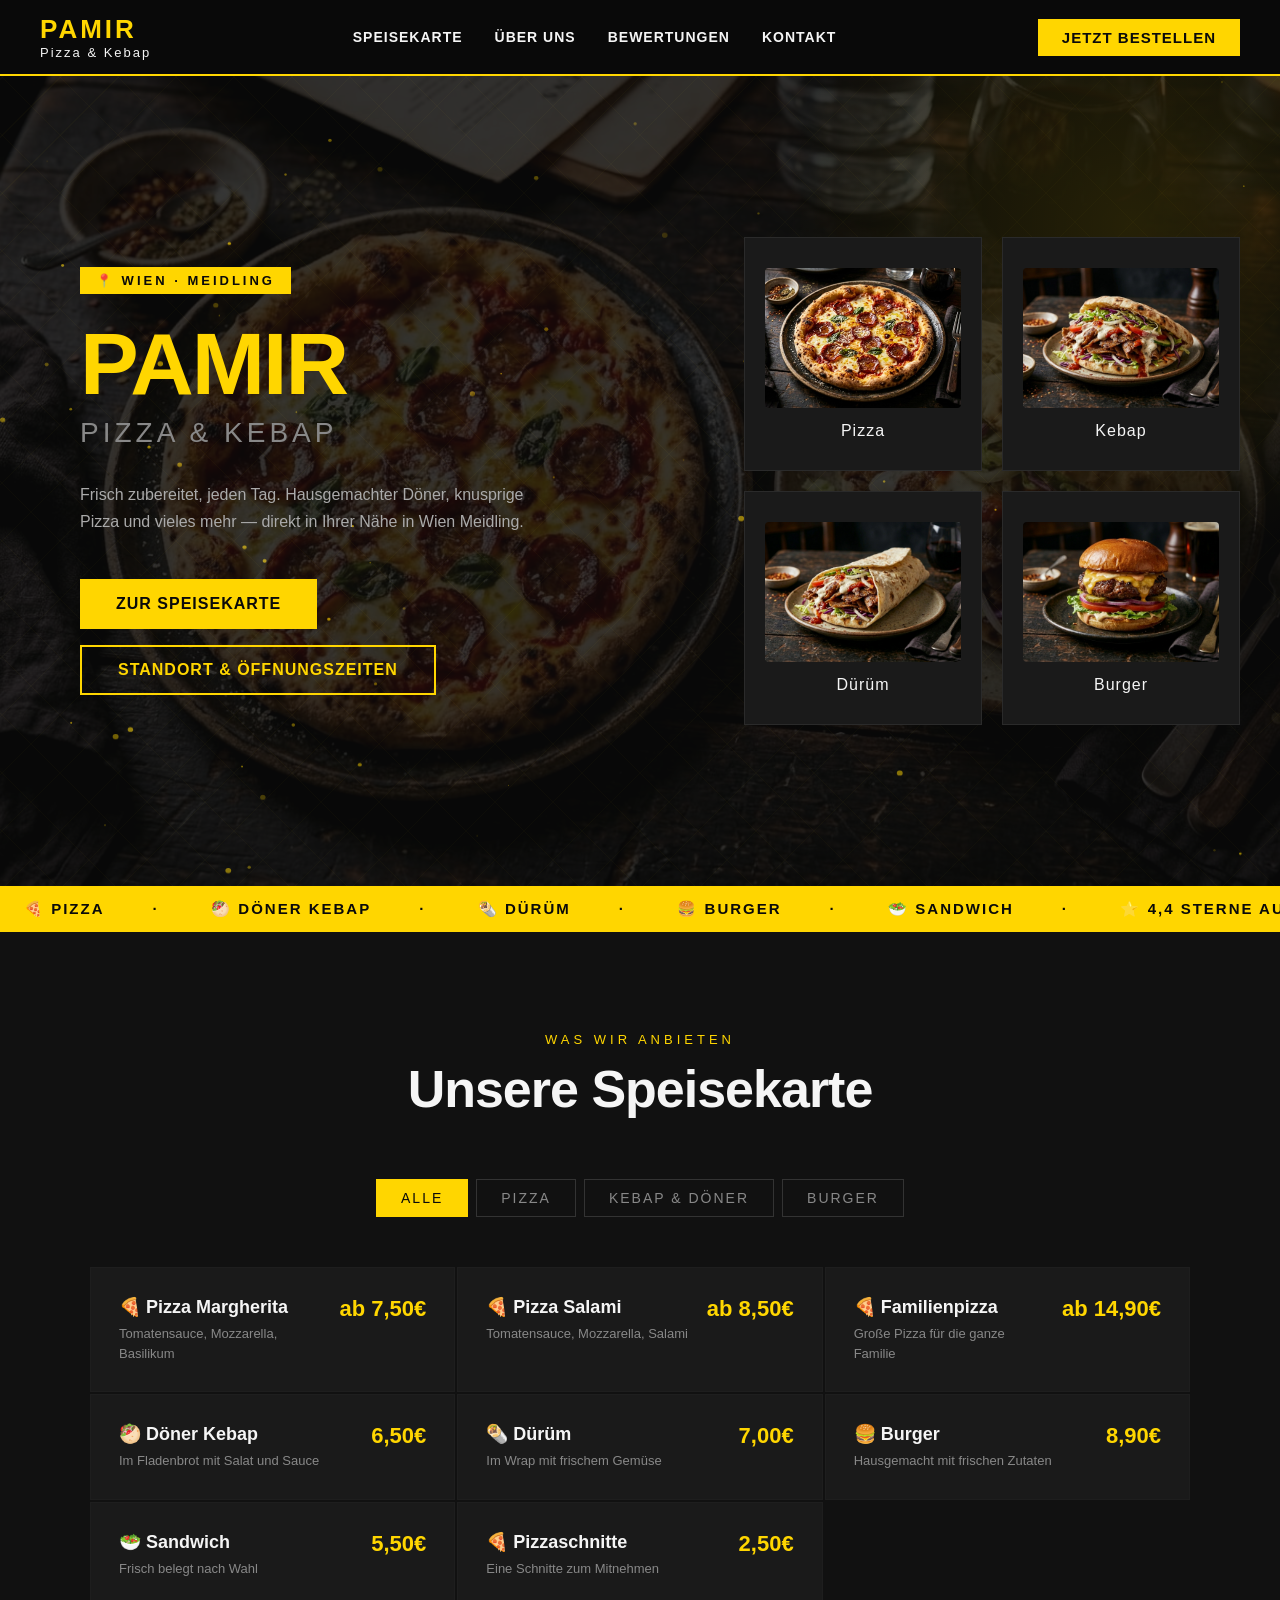
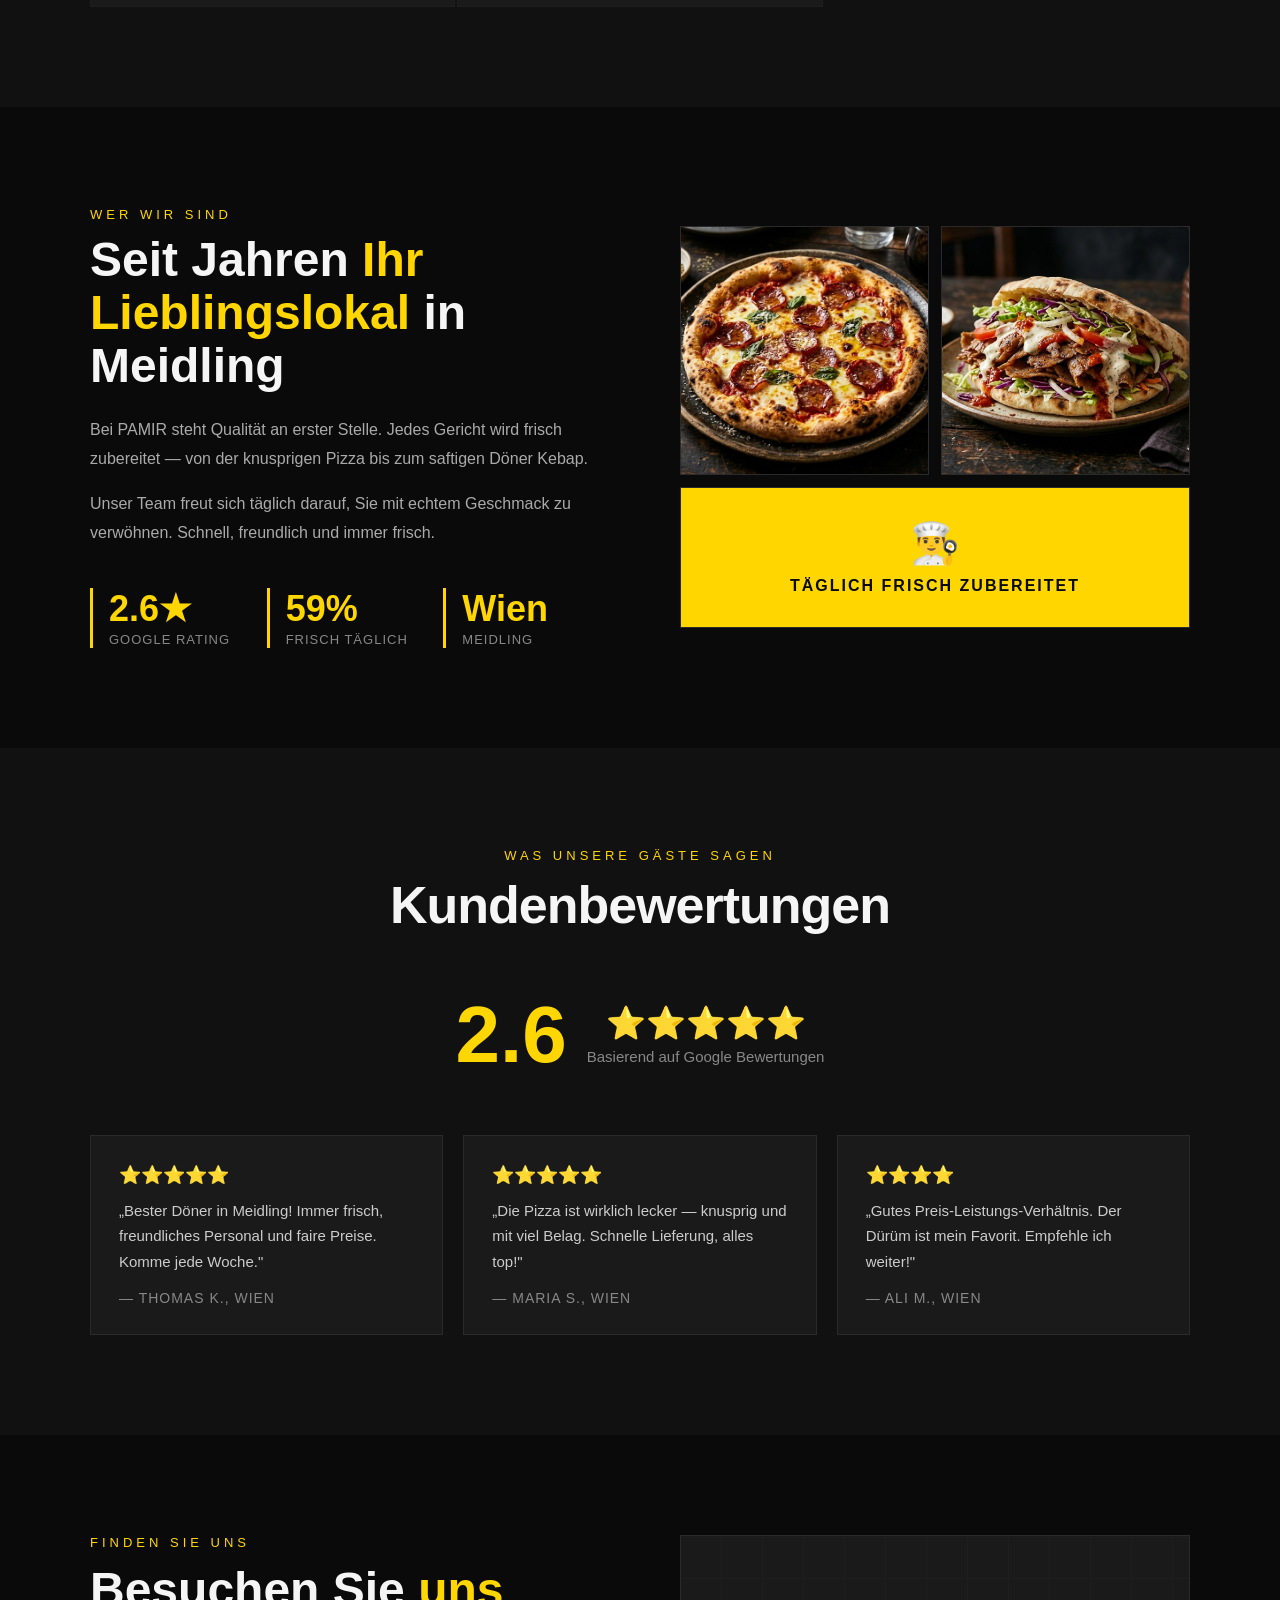
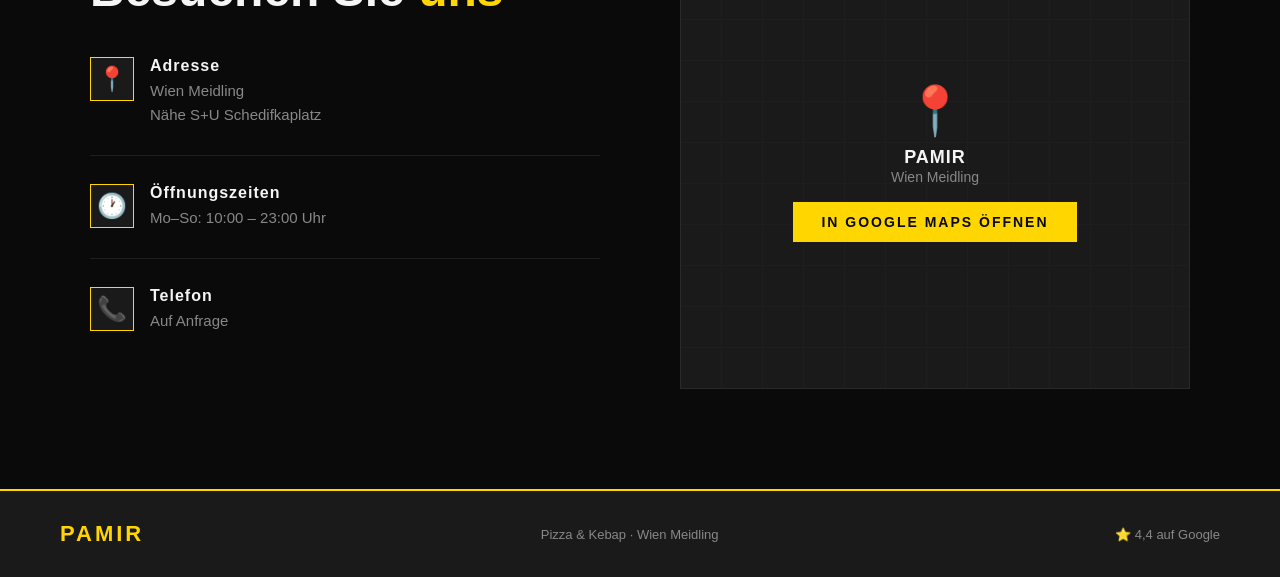
==== commit 61e2f1f3: "Add files via upload" ====
--- a/index.html
+++ b/index.html
@@ -4,6 +4,11 @@
     <meta charset="UTF-8">
     <meta name="viewport" content="width=device-width, initial-scale=1.0">
     <title>PAMIR — Pizza & Kebap Wien</title>
+    <meta property="og:title" content="PAMIR — Pizza & Kebap Wien">
+    <meta property="og:description" content="Frisch zubereitet, jeden Tag. Pizza, Döner, Dürüm & Burger in Wien Meidling.">
+    <meta property="og:image" content="https://NSM1276.github.io/pamir-website/hero.jpg">
+    <meta property="og:url" content="https://NSM1276.github.io/pamir-website/">
+    <meta property="og:type" content="website">
     <link href="https://fonts.googleapis.com/css2?family=Oswald:wght@400;600;700&family=Open+Sans:wght@300;400;600&display=swap" rel="stylesheet">
     <link rel="stylesheet" href="style.css">
 </head>
@@ -23,6 +28,7 @@
 
 <!-- HERO -->
 <section id="hero">
+    <canvas id="particles"></canvas>
     <div class="hero-bg-pattern"></div>
     <div class="hero-bg-img" style="position:absolute;inset:0;background:url('hero.jpg') center/cover no-repeat;opacity:0.18;z-index:0;"></div>
     <div class="hero-glow"></div>
@@ -270,5 +276,117 @@
     <p>⭐ 4,4 auf Google</p>
 </footer>
 
+<script>
+// ЧАСТИЦЫ
+const canvas = document.getElementById('particles');
+const ctx = canvas.getContext('2d');
+
+function resizeCanvas() {
+    canvas.width = window.innerWidth;
+    canvas.height = window.innerHeight;
+}
+resizeCanvas();
+window.addEventListener('resize', resizeCanvas);
+
+const particles = [];
+for (let i = 0; i < 70; i++) {
+    particles.push({
+        x: Math.random() * canvas.width,
+        y: Math.random() * canvas.height,
+        r: Math.random() * 2.5 + 0.5,
+        dx: (Math.random() - 0.5) * 0.8,
+        dy: (Math.random() - 0.5) * 0.8,
+        alpha: Math.random() * 0.6 + 0.2
+    });
+}
+
+function drawParticles() {
+    ctx.clearRect(0, 0, canvas.width, canvas.height);
+    particles.forEach(p => {
+        ctx.beginPath();
+        ctx.arc(p.x, p.y, p.r, 0, Math.PI * 2);
+        ctx.fillStyle = `rgba(255, 214, 0, ${p.alpha})`;
+        ctx.fill();
+        p.x += p.dx;
+        p.y += p.dy;
+        if (p.x < 0 || p.x > canvas.width) p.dx *= -1;
+        if (p.y < 0 || p.y > canvas.height) p.dy *= -1;
+    });
+    requestAnimationFrame(drawParticles);
+}
+drawParticles();
+
+// ПЛАВНОЕ ПОЯВЛЕНИЕ СЕКЦИЙ
+const fadeEls = document.querySelectorAll('.menu-item, .review-card, .ueber-stat, .info-list li, .hero-food-card, .section-header');
+fadeEls.forEach(el => {
+    el.style.opacity = '0';
+    el.style.transform = 'translateY(30px)';
+    el.style.transition = 'opacity 0.6s ease, transform 0.6s ease';
+});
+
+const scrollObserver = new IntersectionObserver((entries) => {
+    entries.forEach((entry, i) => {
+        if (entry.isIntersecting) {
+            setTimeout(() => {
+                entry.target.style.opacity = '1';
+                entry.target.style.transform = 'translateY(0)';
+            }, i * 80);
+            scrollObserver.unobserve(entry.target);
+        }
+    });
+}, { threshold: 0.1 });
+
+fadeEls.forEach(el => scrollObserver.observe(el));
+
+// АНИМАЦИЯ ЦИФР
+function animateNumber(el, target, suffix = '') {
+    let current = 0;
+    const step = target / 60;
+    const interval = setInterval(() => {
+        current += step;
+        if (current >= target) {
+            current = target;
+            clearInterval(interval);
+        }
+        el.textContent = Number.isInteger(target) ? Math.ceil(current) + suffix : current.toFixed(1) + suffix;
+    }, 25);
+}
+
+const counterObserver = new IntersectionObserver((entries) => {
+    entries.forEach(entry => {
+        if (entry.isIntersecting) {
+            const el = entry.target;
+            const target = parseFloat(el.getAttribute('data-target'));
+            const suffix = el.getAttribute('data-suffix') || '';
+            animateNumber(el, target, suffix);
+            counterObserver.unobserve(el);
+        }
+    });
+}, { threshold: 0.5 });
+
+// Добавляем data-target на цифры
+document.querySelectorAll('.rating-number').forEach(el => {
+    el.setAttribute('data-target', '4.4');
+    el.setAttribute('data-suffix', '');
+    el.textContent = '0';
+    counterObserver.observe(el);
+});
+
+document.querySelectorAll('.ueber-stat strong').forEach(el => {
+    const text = el.textContent.trim();
+    if (text === '4,4★') {
+        el.setAttribute('data-target', '4.4');
+        el.setAttribute('data-suffix', '★');
+        el.textContent = '0★';
+        counterObserver.observe(el);
+    } else if (text === '100%') {
+        el.setAttribute('data-target', '100');
+        el.setAttribute('data-suffix', '%');
+        el.textContent = '0%';
+        counterObserver.observe(el);
+    }
+});
+</script>
+
 </body>
 </html>
--- a/style.css
+++ b/style.css
@@ -16,6 +16,16 @@
             font-family: 'Open Sans', sans-serif;
         }
 
+        #particles {
+            position: absolute;
+            top: 0;
+            left: 0;
+            width: 100%;
+            height: 100%;
+            z-index: 0;
+            pointer-events: none;
+        }
+
         /* NAV */
         nav {
             position: sticky;
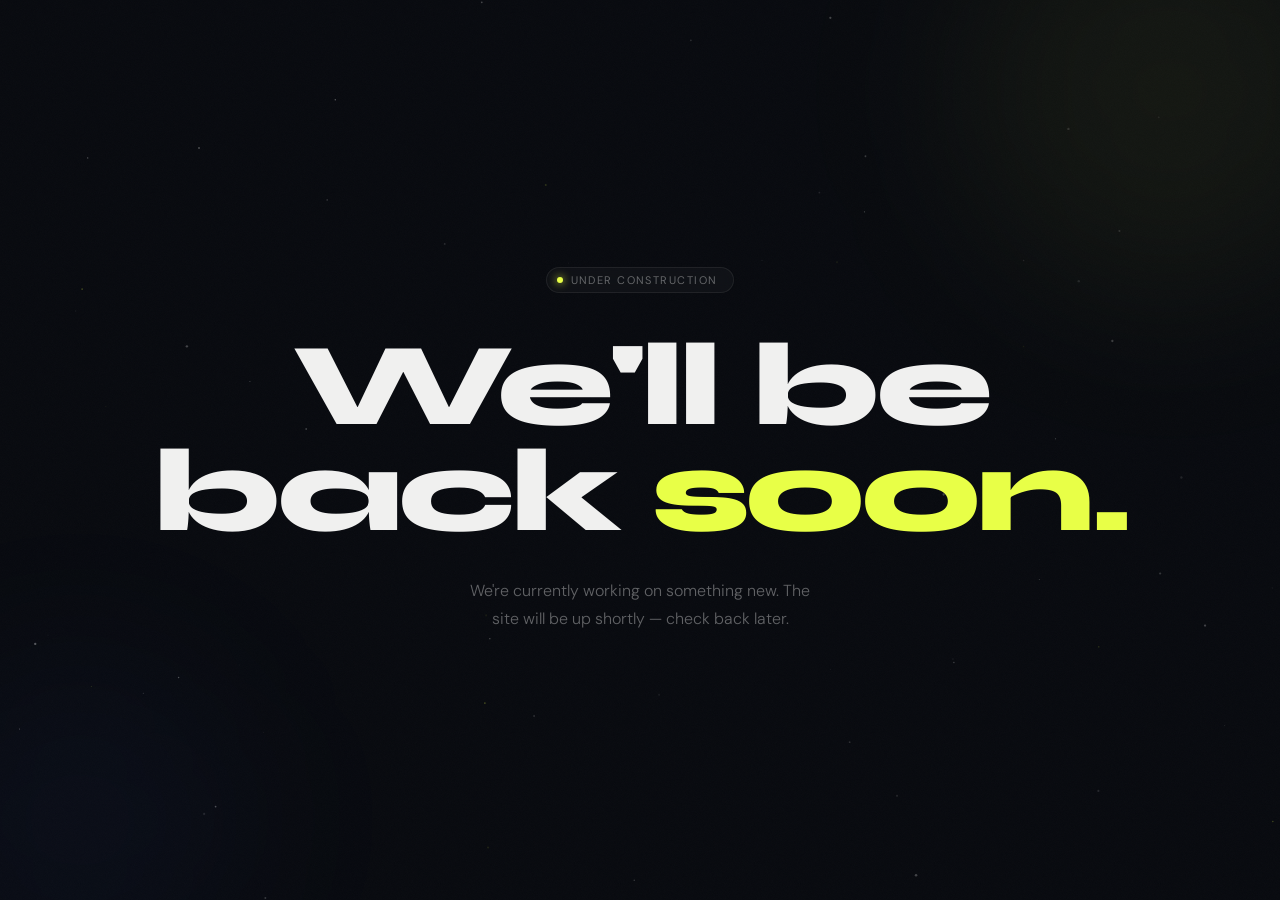
==== commit c7c1f4fb: "Rename index (2).html to index.html" ====
--- a/index.html
+++ b/index.html
@@ -1,392 +1,191 @@
 <!DOCTYPE html>
-<html lang="de">
+<html lang="en">
 <head>
-    <meta charset="UTF-8">
-    <meta name="viewport" content="width=device-width, initial-scale=1.0">
-    <title>PAMIR — Pizza & Kebap Wien</title>
-    <meta property="og:title" content="PAMIR — Pizza & Kebap Wien">
-    <meta property="og:description" content="Frisch zubereitet, jeden Tag. Pizza, Döner, Dürüm & Burger in Wien Meidling.">
-    <meta property="og:image" content="https://NSM1276.github.io/pamir-website/hero.jpg">
-    <meta property="og:url" content="https://NSM1276.github.io/pamir-website/">
-    <meta property="og:type" content="website">
-    <link href="https://fonts.googleapis.com/css2?family=Oswald:wght@400;600;700&family=Open+Sans:wght@300;400;600&display=swap" rel="stylesheet">
-    <link rel="stylesheet" href="style.css">
+<meta charset="UTF-8">
+<meta name="viewport" content="width=device-width, initial-scale=1.0">
+<title>Coming Soon</title>
+<link rel="preconnect" href="https://fonts.googleapis.com">
+<link href="https://fonts.googleapis.com/css2?family=Syne:wght@400;700;800&family=DM+Sans:wght@300;400&display=swap" rel="stylesheet">
+<style>
+  *, *::before, *::after { margin: 0; padding: 0; box-sizing: border-box; }
+
+  :root {
+    --bg: #080a0f;
+    --border: rgba(255,255,255,0.07);
+    --accent: #e8ff47;
+    --text: #f0f0ef;
+    --muted: rgba(240,240,239,0.38);
+  }
+
+  html, body {
+    width: 100%; height: 100%;
+    background: var(--bg);
+    color: var(--text);
+    font-family: 'DM Sans', sans-serif;
+    overflow: hidden;
+  }
+
+  canvas {
+    position: fixed;
+    inset: 0;
+    pointer-events: none;
+    z-index: 0;
+  }
+
+  .noise {
+    position: fixed;
+    inset: 0;
+    z-index: 1;
+    pointer-events: none;
+    opacity: 0.025;
+    background-image: url("data:image/svg+xml,%3Csvg viewBox='0 0 256 256' xmlns='http://www.w3.org/2000/svg'%3E%3Cfilter id='n'%3E%3CfeTurbulence type='fractalNoise' baseFrequency='0.9' numOctaves='4' stitchTiles='stitch'/%3E%3C/filter%3E%3Crect width='100%25' height='100%25' filter='url(%23n)'/%3E%3C/svg%3E");
+    background-size: 180px;
+  }
+
+  .glow-blob {
+    position: fixed;
+    border-radius: 50%;
+    filter: blur(90px);
+    pointer-events: none;
+    z-index: 2;
+  }
+  .blob1 { width: 420px; height: 420px; background: rgba(232,255,71,0.055); top: -120px; right: -100px; }
+  .blob2 { width: 320px; height: 320px; background: rgba(80,120,255,0.045); bottom: -80px; left: -80px; }
+
+  .wrap {
+    position: relative;
+    z-index: 10;
+    width: 100%; height: 100%;
+    display: flex;
+    flex-direction: column;
+    align-items: center;
+    justify-content: center;
+    padding: 40px 24px;
+  }
+
+  .badge {
+    display: inline-flex;
+    align-items: center;
+    gap: 8px;
+    border: 1px solid var(--border);
+    background: rgba(255,255,255,0.03);
+    border-radius: 100px;
+    padding: 5px 16px 5px 10px;
+    font-size: 11px;
+    letter-spacing: 0.13em;
+    text-transform: uppercase;
+    color: var(--muted);
+    margin-bottom: 40px;
+    backdrop-filter: blur(8px);
+    opacity: 0;
+    animation: fadeUp 0.8s 0.2s ease forwards;
+  }
+
+  .dot {
+    width: 6px; height: 6px;
+    border-radius: 50%;
+    background: var(--accent);
+    box-shadow: 0 0 8px var(--accent);
+    animation: pulse 2s ease-in-out infinite;
+  }
+
+  @keyframes pulse {
+    0%,100% { opacity: 1; transform: scale(1); }
+    50% { opacity: 0.4; transform: scale(0.65); }
+  }
+
+  h1 {
+    font-family: 'Syne', sans-serif;
+    font-weight: 800;
+    font-size: clamp(56px, 10vw, 118px);
+    line-height: 0.9;
+    letter-spacing: -0.035em;
+    text-align: center;
+    opacity: 0;
+    animation: fadeUp 0.9s 0.4s ease forwards;
+  }
+
+  h1 span {
+    color: var(--accent);
+  }
+
+  .sub {
+    margin-top: 32px;
+    font-size: clamp(14px, 1.8vw, 16px);
+    font-weight: 300;
+    color: var(--muted);
+    text-align: center;
+    max-width: 360px;
+    line-height: 1.75;
+    opacity: 0;
+    animation: fadeUp 0.9s 0.6s ease forwards;
+  }
+
+  @keyframes fadeUp {
+    from { opacity: 0; transform: translateY(20px); }
+    to   { opacity: 1; transform: translateY(0); }
+  }
+</style>
 </head>
 <body>
 
-<!-- NAV -->
-<nav>
-    <div class="nav-logo">PAMIR <span>Pizza & Kebap</span></div>
-    <ul class="nav-links">
-        <li><a href="#speisekarte">Speisekarte</a></li>
-        <li><a href="#ueber-uns">Über uns</a></li>
-        <li><a href="#bewertungen">Bewertungen</a></li>
-        <li><a href="#kontakt">Kontakt</a></li>
-    </ul>
-    <a href="tel:+43" class="nav-order">Jetzt bestellen</a>
-</nav>
+<canvas id="c"></canvas>
+<div class="noise"></div>
+<div class="glow-blob blob1"></div>
+<div class="glow-blob blob2"></div>
 
-<!-- HERO -->
-<section id="hero">
-    <canvas id="particles"></canvas>
-    <div class="hero-bg-pattern"></div>
-    <div class="hero-bg-img" style="position:absolute;inset:0;background:url('hero.jpg') center/cover no-repeat;opacity:0.18;z-index:0;"></div>
-    <div class="hero-glow"></div>
-    <div class="hero-content">
-        <div class="hero-tag">📍 Wien · Meidling</div>
-        <h1><span class="yellow">PAMIR</span></h1>
-        <p class="hero-sub-title">Pizza & Kebap</p>
-        <p class="hero-desc">Frisch zubereitet, jeden Tag. Hausgemachter Döner, knusprige Pizza und vieles mehr — direkt in Ihrer Nähe in Wien Meidling.</p>
-        <div class="hero-btns">
-            <a href="#speisekarte" class="btn-primary">Zur Speisekarte</a>
-            <a href="#kontakt" class="btn-outline">Standort & Öffnungszeiten</a>
-        </div>
-    </div>
-    <div class="hero-right">
-        <div class="hero-emoji-stack">
-            <div class="hero-food-card">
-                <img src="pizza.webp" alt="Pizza" style="width:100%;height:140px;object-fit:cover;border-radius:4px;margin-bottom:10px;">
-                <p>Pizza</p>
-            </div>
-            <div class="hero-food-card">
-                <img src="doner.jpg" alt="Döner" style="width:100%;height:140px;object-fit:cover;border-radius:4px;margin-bottom:10px;">
-                <p>Kebap</p>
-            </div>
-            <div class="hero-food-card">
-                <img src="durum.webp" alt="Dürüm" style="width:100%;height:140px;object-fit:cover;border-radius:4px;margin-bottom:10px;">
-                <p>Dürüm</p>
-            </div>
-            <div class="hero-food-card">
-                <img src="burger.webp" alt="Burger" style="width:100%;height:140px;object-fit:cover;border-radius:4px;margin-bottom:10px;">
-                <p>Burger</p>
-            </div>
-        </div>
-    </div>
-</section>
-
-<!-- BANNER -->
-<div class="banner">
-    <div class="banner-track">
-        <span>🍕 Pizza</span><span>·</span>
-        <span>🥙 Döner Kebap</span><span>·</span>
-        <span>🌯 Dürüm</span><span>·</span>
-        <span>🍔 Burger</span><span>·</span>
-        <span>🥗 Sandwich</span><span>·</span>
-        <span>⭐ 4,4 Sterne auf Google</span><span>·</span>
-        <span>📍 Wien Meidling</span><span>·</span>
-        <span>🍕 Pizza</span><span>·</span>
-        <span>🥙 Döner Kebap</span><span>·</span>
-        <span>🌯 Dürüm</span><span>·</span>
-        <span>🍔 Burger</span><span>·</span>
-        <span>🥗 Sandwich</span><span>·</span>
-        <span>⭐ 4,4 Sterne auf Google</span><span>·</span>
-        <span>📍 Wien Meidling</span><span>·</span>
-    </div>
+<div class="wrap">
+  <div class="badge"><span class="dot"></span>Under construction</div>
+  <h1>We'll be<br>back <span>soon.</span></h1>
+  <p class="sub">We're currently working on something new. The site will be up shortly — check back later.</p>
 </div>
 
-<!-- SPEISEKARTE -->
-<section id="speisekarte">
-    <div class="section-header">
-        <span class="section-label">Was wir anbieten</span>
-        <h2>Unsere Speisekarte</h2>
-    </div>
-    <div class="menu-tabs">
-        <button class="menu-tab active">Alle</button>
-        <button class="menu-tab">Pizza</button>
-        <button class="menu-tab">Kebap & Döner</button>
-        <button class="menu-tab">Burger</button>
-    </div>
-    <div class="menu-grid">
-        <div class="menu-item">
-            <div>
-                <div class="menu-item-name">🍕 Pizza Margherita</div>
-                <div class="menu-item-desc">Tomatensauce, Mozzarella, Basilikum</div>
-            </div>
-            <div class="menu-item-price">ab 7,50€</div>
-        </div>
-        <div class="menu-item">
-            <div>
-                <div class="menu-item-name">🍕 Pizza Salami</div>
-                <div class="menu-item-desc">Tomatensauce, Mozzarella, Salami</div>
-            </div>
-            <div class="menu-item-price">ab 8,50€</div>
-        </div>
-        <div class="menu-item">
-            <div>
-                <div class="menu-item-name">🍕 Familienpizza</div>
-                <div class="menu-item-desc">Große Pizza für die ganze Familie</div>
-            </div>
-            <div class="menu-item-price">ab 14,90€</div>
-        </div>
-        <div class="menu-item">
-            <div>
-                <div class="menu-item-name">🥙 Döner Kebap</div>
-                <div class="menu-item-desc">Im Fladenbrot mit Salat und Sauce</div>
-            </div>
-            <div class="menu-item-price">6,50€</div>
-        </div>
-        <div class="menu-item">
-            <div>
-                <div class="menu-item-name">🌯 Dürüm</div>
-                <div class="menu-item-desc">Im Wrap mit frischem Gemüse</div>
-            </div>
-            <div class="menu-item-price">7,00€</div>
-        </div>
-        <div class="menu-item">
-            <div>
-                <div class="menu-item-name">🍔 Burger</div>
-                <div class="menu-item-desc">Hausgemacht mit frischen Zutaten</div>
-            </div>
-            <div class="menu-item-price">8,90€</div>
-        </div>
-        <div class="menu-item">
-            <div>
-                <div class="menu-item-name">🥗 Sandwich</div>
-                <div class="menu-item-desc">Frisch belegt nach Wahl</div>
-            </div>
-            <div class="menu-item-price">5,50€</div>
-        </div>
-        <div class="menu-item">
-            <div>
-                <div class="menu-item-name">🍕 Pizzaschnitte</div>
-                <div class="menu-item-desc">Eine Schnitte zum Mitnehmen</div>
-            </div>
-            <div class="menu-item-price">2,50€</div>
-        </div>
-    </div>
-</section>
+<script>
+const canvas = document.getElementById('c');
+const ctx = canvas.getContext('2d');
+let W, H, particles = [];
 
-<!-- ÜBER UNS -->
-<section id="ueber-uns">
-    <div class="ueber-grid">
-        <div class="ueber-text">
-            <span class="section-label">Wer wir sind</span>
-            <h2>Seit Jahren <span>Ihr Lieblingslokal</span> in Meidling</h2>
-            <p>Bei PAMIR steht Qualität an erster Stelle. Jedes Gericht wird frisch zubereitet — von der knusprigen Pizza bis zum saftigen Döner Kebap.</p>
-            <p>Unser Team freut sich täglich darauf, Sie mit echtem Geschmack zu verwöhnen. Schnell, freundlich und immer frisch.</p>
-            <div class="ueber-stats">
-                <div class="ueber-stat">
-                    <strong>4,4★</strong>
-                    <span>Google Rating</span>
-                </div>
-                <div class="ueber-stat">
-                    <strong>100%</strong>
-                    <span>Frisch täglich</span>
-                </div>
-                <div class="ueber-stat">
-                    <strong>Wien</strong>
-                    <span>Meidling</span>
-                </div>
-            </div>
-        </div>
-        <div class="ueber-visual">
-            <div class="visual-box" style="padding:0;overflow:hidden;">
-                <img src="pizza.webp" alt="Pizza" style="width:100%;height:100%;object-fit:cover;">
-            </div>
-            <div class="visual-box" style="padding:0;overflow:hidden;">
-                <img src="doner.jpg" alt="Döner" style="width:100%;height:100%;object-fit:cover;">
-            </div>
-            <div class="visual-box featured">
-                <span class="em">👨‍🍳</span>
-                <p>Täglich frisch zubereitet</p>
-            </div>
-        </div>
-    </div>
-</section>
+function resize() {
+  W = canvas.width = window.innerWidth;
+  H = canvas.height = window.innerHeight;
+}
+resize();
+window.addEventListener('resize', resize);
 
-<!-- BEWERTUNGEN -->
-<section id="bewertungen">
-    <div class="section-header">
-        <span class="section-label">Was unsere Gäste sagen</span>
-        <h2>Kundenbewertungen</h2>
-    </div>
-    <div class="rating-hero">
-        <div class="rating-number">4,4</div>
-        <div>
-            <div class="rating-stars">⭐⭐⭐⭐⭐</div>
-            <div class="rating-count">Basierend auf Google Bewertungen</div>
-        </div>
-    </div>
-    <div class="reviews-grid">
-        <div class="review-card">
-            <div class="review-stars">⭐⭐⭐⭐⭐</div>
-            <p class="review-text">„Bester Döner in Meidling! Immer frisch, freundliches Personal und faire Preise. Komme jede Woche."</p>
-            <div class="review-author">— Thomas K., Wien</div>
-        </div>
-        <div class="review-card">
-            <div class="review-stars">⭐⭐⭐⭐⭐</div>
-            <p class="review-text">„Die Pizza ist wirklich lecker — knusprig und mit viel Belag. Schnelle Lieferung, alles top!"</p>
-            <div class="review-author">— Maria S., Wien</div>
-        </div>
-        <div class="review-card">
-            <div class="review-stars">⭐⭐⭐⭐</div>
-            <p class="review-text">„Gutes Preis-Leistungs-Verhältnis. Der Dürüm ist mein Favorit. Empfehle ich weiter!"</p>
-            <div class="review-author">— Ali M., Wien</div>
-        </div>
-    </div>
-</section>
-
-<!-- KONTAKT -->
-<section id="kontakt">
-    <div class="kontakt-grid">
-        <div class="kontakt-info">
-            <span class="section-label">Finden Sie uns</span>
-            <h2>Besuchen Sie <span>uns</span></h2>
-            <ul class="info-list">
-                <li>
-                    <div class="info-icon">📍</div>
-                    <div class="info-text">
-                        <strong>Adresse</strong>
-                        <span>Wien Meidling<br>Nähe S+U Schedifkaplatz</span>
-                    </div>
-                </li>
-                <li>
-                    <div class="info-icon">🕐</div>
-                    <div class="info-text">
-                        <strong>Öffnungszeiten</strong>
-                        <span>Mo–So: 10:00 – 23:00 Uhr</span>
-                    </div>
-                </li>
-                <li>
-                    <div class="info-icon">📞</div>
-                    <div class="info-text">
-                        <strong>Telefon</strong>
-                        <span>Auf Anfrage</span>
-                    </div>
-                </li>
-            </ul>
-        </div>
-        <div class="map-placeholder">
-            <div class="map-pin">
-                <span class="pin-emoji">📍</span>
-                <strong>PAMIR</strong>
-                <span>Wien Meidling</span>
-            </div>
-            <a href="https://maps.google.com/?q=Pamir+Wien+Meidling" class="map-btn" target="_blank">
-                In Google Maps öffnen
-            </a>
-        </div>
-    </div>
-</section>
-
-<!-- FOOTER -->
-<footer>
-    <div class="footer-logo">PAMIR</div>
-    <p>Pizza & Kebap · Wien Meidling</p>
-    <p>⭐ 4,4 auf Google</p>
-</footer>
-
-<script>
-// ЧАСТИЦЫ
-const canvas = document.getElementById('particles');
-const ctx = canvas.getContext('2d');
-
-function resizeCanvas() {
-    canvas.width = window.innerWidth;
-    canvas.height = window.innerHeight;
-}
-resizeCanvas();
-window.addEventListener('resize', resizeCanvas);
-
-const particles = [];
-for (let i = 0; i < 70; i++) {
-    particles.push({
-        x: Math.random() * canvas.width,
-        y: Math.random() * canvas.height,
-        r: Math.random() * 2.5 + 0.5,
-        dx: (Math.random() - 0.5) * 0.8,
-        dy: (Math.random() - 0.5) * 0.8,
-        alpha: Math.random() * 0.6 + 0.2
-    });
+class Particle {
+  constructor() { this.reset(); }
+  reset() {
+    this.x = Math.random() * W;
+    this.y = Math.random() * H;
+    this.size = Math.random() * 1.1 + 0.2;
+    this.speedX = (Math.random() - 0.5) * 0.22;
+    this.speedY = (Math.random() - 0.5) * 0.22;
+    this.alpha = Math.random() * 0.3 + 0.05;
+    this.color = Math.random() > 0.85 ? '#e8ff47' : '#ffffff';
+  }
+  update() {
+    this.x += this.speedX;
+    this.y += this.speedY;
+    if (this.x < 0 || this.x > W || this.y < 0 || this.y > H) this.reset();
+  }
+  draw() {
+    ctx.globalAlpha = this.alpha;
+    ctx.fillStyle = this.color;
+    ctx.beginPath();
+    ctx.arc(this.x, this.y, this.size, 0, Math.PI * 2);
+    ctx.fill();
+  }
 }
 
-function drawParticles() {
-    ctx.clearRect(0, 0, canvas.width, canvas.height);
-    particles.forEach(p => {
-        ctx.beginPath();
-        ctx.arc(p.x, p.y, p.r, 0, Math.PI * 2);
-        ctx.fillStyle = `rgba(255, 214, 0, ${p.alpha})`;
-        ctx.fill();
-        p.x += p.dx;
-        p.y += p.dy;
-        if (p.x < 0 || p.x > canvas.width) p.dx *= -1;
-        if (p.y < 0 || p.y > canvas.height) p.dy *= -1;
-    });
-    requestAnimationFrame(drawParticles);
+for (let i = 0; i < 80; i++) particles.push(new Particle());
+
+function loop() {
+  ctx.clearRect(0, 0, W, H);
+  particles.forEach(p => { p.update(); p.draw(); });
+  ctx.globalAlpha = 1;
+  requestAnimationFrame(loop);
 }
-drawParticles();
-
-// ПЛАВНОЕ ПОЯВЛЕНИЕ СЕКЦИЙ
-const fadeEls = document.querySelectorAll('.menu-item, .review-card, .ueber-stat, .info-list li, .hero-food-card, .section-header');
-fadeEls.forEach(el => {
-    el.style.opacity = '0';
-    el.style.transform = 'translateY(30px)';
-    el.style.transition = 'opacity 0.6s ease, transform 0.6s ease';
-});
-
-const scrollObserver = new IntersectionObserver((entries) => {
-    entries.forEach((entry, i) => {
-        if (entry.isIntersecting) {
-            setTimeout(() => {
-                entry.target.style.opacity = '1';
-                entry.target.style.transform = 'translateY(0)';
-            }, i * 80);
-            scrollObserver.unobserve(entry.target);
-        }
-    });
-}, { threshold: 0.1 });
-
-fadeEls.forEach(el => scrollObserver.observe(el));
-
-// АНИМАЦИЯ ЦИФР
-function animateNumber(el, target, suffix = '') {
-    let current = 0;
-    const step = target / 60;
-    const interval = setInterval(() => {
-        current += step;
-        if (current >= target) {
-            current = target;
-            clearInterval(interval);
-        }
-        el.textContent = Number.isInteger(target) ? Math.ceil(current) + suffix : current.toFixed(1) + suffix;
-    }, 25);
-}
-
-const counterObserver = new IntersectionObserver((entries) => {
-    entries.forEach(entry => {
-        if (entry.isIntersecting) {
-            const el = entry.target;
-            const target = parseFloat(el.getAttribute('data-target'));
-            const suffix = el.getAttribute('data-suffix') || '';
-            animateNumber(el, target, suffix);
-            counterObserver.unobserve(el);
-        }
-    });
-}, { threshold: 0.5 });
-
-// Добавляем data-target на цифры
-document.querySelectorAll('.rating-number').forEach(el => {
-    el.setAttribute('data-target', '4.4');
-    el.setAttribute('data-suffix', '');
-    el.textContent = '0';
-    counterObserver.observe(el);
-});
-
-document.querySelectorAll('.ueber-stat strong').forEach(el => {
-    const text = el.textContent.trim();
-    if (text === '4,4★') {
-        el.setAttribute('data-target', '4.4');
-        el.setAttribute('data-suffix', '★');
-        el.textContent = '0★';
-        counterObserver.observe(el);
-    } else if (text === '100%') {
-        el.setAttribute('data-target', '100');
-        el.setAttribute('data-suffix', '%');
-        el.textContent = '0%';
-        counterObserver.observe(el);
-    }
-});
+loop();
 </script>
-
 </body>
 </html>
